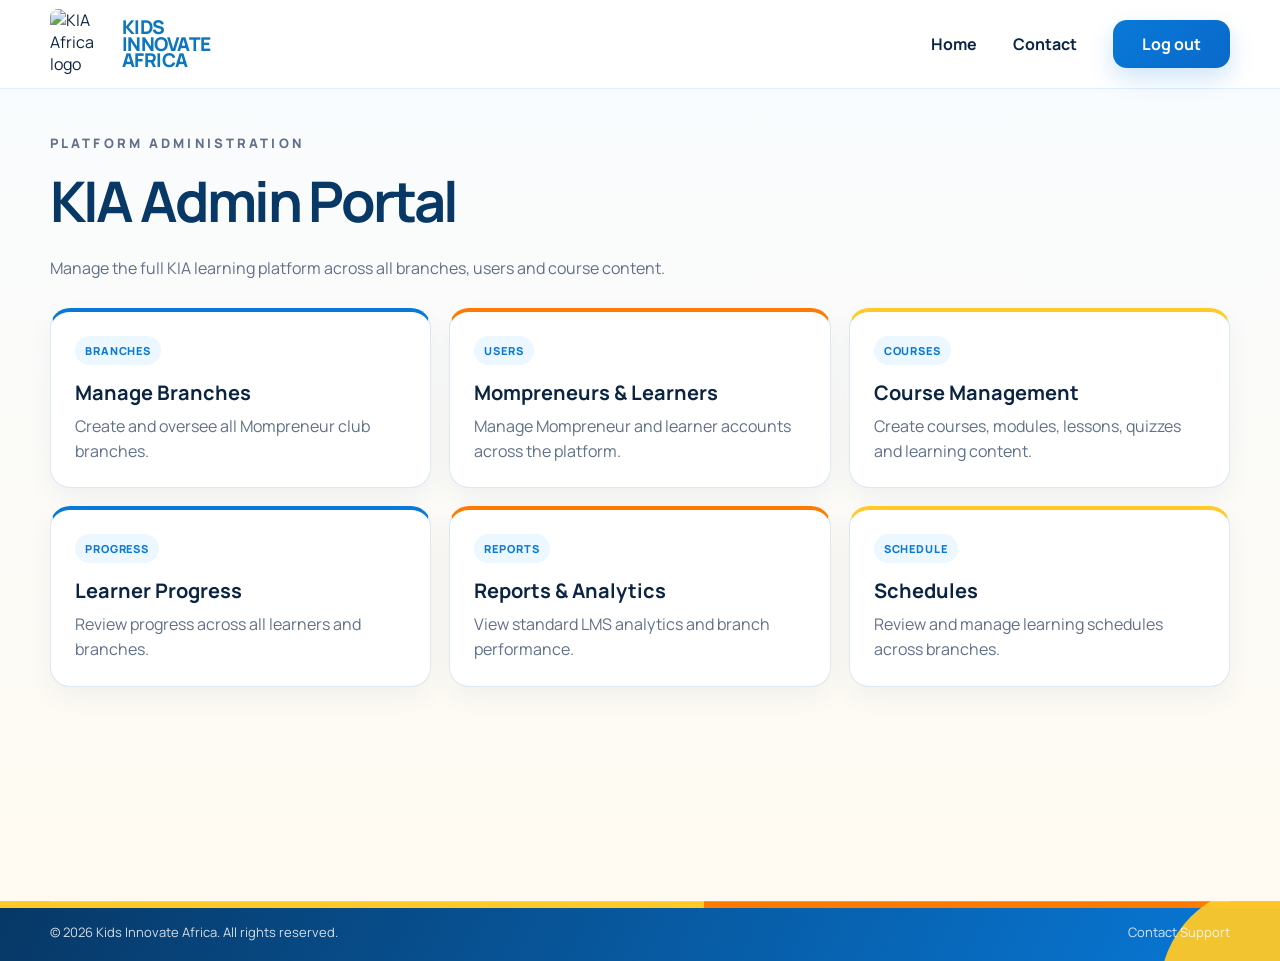
==== admin.html @ efd43984 "Initial KIA Learning Portal" ====
<!DOCTYPE html>
<html lang="en">
<head>
  <meta charset="UTF-8" />
  <meta name="viewport" content="width=device-width, initial-scale=1.0" />
  <link rel="icon" href="assets/kia-mark.png" type="image/png" />
  <link rel="preconnect" href="https://fonts.googleapis.com" />
  <link rel="preconnect" href="https://fonts.gstatic.com" crossorigin />
  <link href="https://fonts.googleapis.com/css2?family=Manrope:wght@400;500;600;700;800&display=swap" rel="stylesheet" />
  <link rel="stylesheet" href="styles.css" />
  <title>KIA Admin Portal | KIA Learning Portal</title>
</head>
<body class="portal-body">
  <header class="site-header">
    <div class="container header-inner">
      <a class="brand" href="index.html"><img src="assets/kia-mark.png" alt="KIA Africa logo" class="brand-mark" /><div class="brand-copy" aria-hidden="true"><span>KIDS</span><span>INNOVATE</span><span>AFRICA</span></div></a>
      <nav class="desktop-nav"><a href="index.html">Home</a><a href="contact.html">Contact</a><a class="nav-login" href="login.html">Log out</a></nav>
    </div>
  </header>
  <main class="portal-main">
    <div class="container">
      <section class="portal-heading">
        <p class="eyebrow">PLATFORM ADMINISTRATION</p>
        <h1>KIA Admin Portal</h1>
        <p>Manage the full KIA learning platform across all branches, users and course content.</p>
      </section>
      <section class="dashboard-grid">
        <article class="dashboard-card"><span class="portal-badge">Branches</span><h2>Manage Branches</h2><p>Create and oversee all Mompreneur club branches.</p></article>
        <article class="dashboard-card"><span class="portal-badge">Users</span><h2>Mompreneurs & Learners</h2><p>Manage Mompreneur and learner accounts across the platform.</p></article>
        <article class="dashboard-card"><span class="portal-badge">Courses</span><h2>Course Management</h2><p>Create courses, modules, lessons, quizzes and learning content.</p></article>
        <article class="dashboard-card"><span class="portal-badge">Progress</span><h2>Learner Progress</h2><p>Review progress across all learners and branches.</p></article>
        <article class="dashboard-card"><span class="portal-badge">Reports</span><h2>Reports & Analytics</h2><p>View standard LMS analytics and branch performance.</p></article>
        <article class="dashboard-card"><span class="portal-badge">Schedule</span><h2>Schedules</h2><p>Review and manage learning schedules across branches.</p></article>
      </section>
    </div>
  </main>
  <footer class="site-footer simple-footer"><div class="container footer-bottom"><span>© 2026 Kids Innovate Africa. All rights reserved.</span><a href="contact.html">Contact Support</a></div></footer>
  <script src="script.js"></script>
</body>
</html>
---- styles.css ----
:root {
  --blue: #0879d8;
  --blue-dark: #063865;
  --blue-deep: #0b2f55;
  --blue-soft: #edf7ff;
  --yellow: #ffc928;
  --yellow-soft: #fff8dc;
  --orange: #ff7a00;
  --orange-soft: #fff0e4;
  --text: #0b2442;
  --muted: #5f7189;
  --line: #dce8f3;
  --white: #ffffff;
  --page: #fbfdff;
  --shadow: 0 14px 38px rgba(6, 56, 101, 0.10);
  --radius-lg: 28px;
  --radius-md: 22px;
}

* { box-sizing: border-box; }
html { scroll-behavior: smooth; }
body {
  margin: 0;
  font-family: "Manrope", system-ui, sans-serif;
  color: var(--text);
  background: var(--page);
  -webkit-font-smoothing: antialiased;
}
a { color: inherit; text-decoration: none; }
img { max-width: 100%; display: block; }
button, input { font: inherit; }
.container { width: min(1180px, calc(100% - 48px)); margin-inline: auto; }
.sr-only { position: absolute; width: 1px; height: 1px; padding: 0; margin: -1px; overflow: hidden; clip: rect(0, 0, 0, 0); white-space: nowrap; border: 0; }

.site-header {
  position: sticky;
  top: 0;
  z-index: 20;
  background: rgba(255,255,255,.96);
  border-bottom: 1px solid rgba(8,121,216,.12);
  backdrop-filter: blur(16px);
}
.header-inner { min-height: 88px; display: flex; align-items: center; justify-content: space-between; gap: 28px; }
.brand { display: inline-flex; align-items: center; gap: 13px; min-width: 0; }
.brand-mark { width: 59px; height: 70px; object-fit: cover; border-radius: 8px; }
.brand-copy { display: grid; line-height: .88; font-weight: 800; font-size: 19px; color: #0e76bd; letter-spacing: -.03em; }
.desktop-nav { display: flex; align-items: center; gap: 36px; font-weight: 700; }
.desktop-nav a:not(.nav-login) { position: relative; padding: 12px 0; }
.desktop-nav a:not(.nav-login)::after { content: ""; position: absolute; left: 0; right: 0; bottom: 3px; height: 3px; background: var(--blue); transform: scaleX(0); border-radius: 10px; transition: .2s ease; }
.desktop-nav a.active::after, .desktop-nav a:hover::after { transform: scaleX(1); }
.nav-login { color: white; background: var(--blue); padding: 13px 29px; border-radius: 14px; box-shadow: 0 10px 22px rgba(8,121,216,.18); }
.menu-button { display: none; width: 44px; height: 44px; border: 0; background: transparent; padding: 7px; cursor: pointer; }
.menu-button span { display: block; height: 3px; background: var(--blue); margin: 6px 0; border-radius: 10px; transition: .2s; }
.mobile-nav { display: none; }

.hero { position: relative; overflow: hidden; padding: 50px 0 18px; background: linear-gradient(110deg, #fff 0%, #fff 60%, #f6fbff 100%); }
.hero-grid { display: grid; grid-template-columns: 1.04fr .96fr; align-items: center; gap: 68px; min-height: 430px; }
.eyebrow { margin: 0 0 14px; color: var(--blue); font-size: 13px; font-weight: 800; letter-spacing: .24em; }
.hero h1, .page-hero h1, .login-message h1 { margin: 0; font-size: clamp(42px, 5.5vw, 72px); line-height: .98; letter-spacing: -.055em; color: var(--blue-dark); }
.hero h1 span, .page-hero h1 span, .login-message h1 span { color: var(--blue); }
.hero-text { max-width: 610px; font-size: 20px; line-height: 1.55; color: var(--muted); margin: 24px 0 0; }
.hero-actions { display: flex; flex-wrap: wrap; gap: 16px; margin-top: 28px; }
.button { min-height: 54px; display: inline-flex; align-items: center; justify-content: center; gap: 20px; padding: 0 30px; border-radius: 14px; font-weight: 800; border: 2px solid transparent; transition: transform .18s ease, box-shadow .18s ease, background .18s ease; cursor: pointer; }
.button:hover { transform: translateY(-2px); }
.button-primary { background: linear-gradient(135deg, var(--blue), #056bce); color: white; box-shadow: 0 12px 26px rgba(8,121,216,.22); }
.button-secondary { background: white; color: var(--blue); border-color: var(--blue); }
.hero-visual { position: relative; min-height: 390px; display: grid; place-items: center; }
.bubble-frame {
  width: 100%;
  height: 390px;
  overflow: hidden;
  position: relative;
  isolation: isolate;
  clip-path: polygon(13% 8%, 35% 2%, 54% 8%, 70% 1%, 88% 10%, 97% 27%, 94% 48%, 88% 65%, 91% 80%, 79% 94%, 59% 99%, 43% 95%, 27% 99%, 13% 90%, 6% 72%, 0 56%, 5% 38%, 5% 22%);
  background: #dfeef8;
}
.bubble-frame::after { content: ""; position: absolute; inset: 0; box-shadow: inset 0 0 0 1px rgba(255,255,255,.7); pointer-events: none; }
.bubble-frame img { width: 100%; height: 100%; object-fit: cover; object-position: 50% 42%; }
.dot { position: absolute; border-radius: 50%; z-index: -1; }
.dot-orange { width: 44px; height: 44px; background: #ffd0a7; left: -18px; top: 60px; }
.dot-blue { width: 80px; height: 80px; background: #eef7ff; left: -72px; bottom: 26px; }
.dot-yellow { width: 190px; height: 190px; background: #fff2a8; right: -130px; top: -72px; }
.hero-decoration { position: absolute; border-radius: 50%; pointer-events: none; }
.hero-decoration-left { width: 220px; height: 220px; background: #dff1ff; left: -150px; bottom: -95px; }
.hero-decoration-right { width: 210px; height: 210px; background: #fff2a8; right: -150px; top: -78px; }

.roles { padding: 10px 0 34px; }
.role-grid { display: grid; grid-template-columns: repeat(3, 1fr); gap: 18px; }
.role-card { min-height: 160px; border-radius: var(--radius-md); padding: 28px; display: flex; align-items: center; gap: 23px; border: 1px solid rgba(8,121,216,.04); }
.student-card { background: linear-gradient(135deg, #eff8ff, #e7f4ff); }
.mom-card { background: linear-gradient(135deg, #fff8e6, #fff1dc); }
.admin-card { background: linear-gradient(135deg, #fff4ec, #fff0e5); }
.role-icon { flex: 0 0 90px; width: 90px; height: 90px; border-radius: 50%; display: grid; place-items: center; background: white; box-shadow: 0 8px 22px rgba(6,56,101,.06); }
.role-icon svg { width: 48px; height: 48px; }
.role-icon-blue { color: var(--blue); }
.role-icon-orange { color: var(--orange); }
.role-card h3 { margin: 0 0 9px; font-size: 24px; letter-spacing: -.03em; }
.role-card p { margin: 0; color: var(--muted); line-height: 1.6; }
.member-notice { margin-top: 20px; padding: 18px 24px; display: flex; gap: 20px; align-items: center; background: linear-gradient(90deg, #edf8ff, #f7fbff); border-radius: 18px; border: 1px solid #e2eff9; }
.notice-icon { flex: 0 0 38px; width: 38px; height: 38px; border-radius: 50%; display: grid; place-items: center; background: var(--blue); color: white; font-weight: 800; font-family: Georgia, serif; font-size: 22px; }
.member-notice strong { display: block; margin-bottom: 2px; }
.member-notice p { margin: 0; color: var(--muted); }

.site-footer { border-top: 1px solid var(--line); background: white; }
.footer-main { display: grid; grid-template-columns: 1.7fr .8fr 1.15fr .65fr; gap: 40px; padding: 34px 0 26px; }
.footer-brand p { max-width: 320px; color: var(--muted); line-height: 1.55; }
.footer-logo .brand-mark { width: 50px; height: 60px; }
.footer-logo .brand-copy { font-size: 17px; }
.site-footer h3 { font-size: 14px; margin: 0 0 12px; color: var(--blue-dark); }
.footer-links, .footer-contact, .footer-social { display: flex; flex-direction: column; gap: 8px; color: var(--muted); font-size: 14px; }
.footer-links a:hover, .footer-contact a:hover { color: var(--blue); }
.social-row { display: flex; align-items: center; gap: 10px; flex-wrap: wrap; }
.social-row a {
  width: 42px;
  height: 42px;
  border-radius: 50%;
  display: grid;
  place-items: center;
  background: transparent;
  transition: transform .18s ease, opacity .18s ease;
}
.social-row a:hover { transform: translateY(-2px); opacity: .9; }
.social-row img { width: 42px; height: 42px; display: block; object-fit: contain; }
.footer-bottom { min-height: 60px; border-top: 1px solid var(--line); display: flex; align-items: center; justify-content: space-between; gap: 18px; color: #6d7f93; font-size: 13px; }
.simple-footer { margin-top: 60px; }

.page-main { min-height: calc(100vh - 230px); }
.page-hero { padding: 72px 0 28px; text-align: center; }
.page-hero h1 { font-size: clamp(44px, 6vw, 70px); }
.page-hero p:last-child { max-width: 650px; margin: 22px auto 0; color: var(--muted); font-size: 18px; line-height: 1.6; }
.contact-grid { display: grid; grid-template-columns: repeat(3, 1fr); gap: 20px; padding-top: 20px; }
.contact-card { padding: 30px; border-radius: 22px; background: white; border: 1px solid var(--line); box-shadow: 0 12px 30px rgba(6,56,101,.05); }
.contact-kicker { display: inline-flex; padding: 6px 10px; border-radius: 999px; background: var(--blue-soft); color: var(--blue); font-size: 12px; font-weight: 800; text-transform: uppercase; letter-spacing: .08em; }
.contact-card h2 { margin: 15px 0 8px; font-size: 22px; }
.contact-card p { color: var(--muted); line-height: 1.65; min-height: 54px; }
.contact-card a { color: var(--blue); font-weight: 800; }
.contact-note { margin-top: 24px; background: linear-gradient(135deg, #edf8ff, #fff8e7); border-radius: 24px; padding: 28px; }
.contact-note p { color: var(--muted); max-width: 760px; line-height: 1.6; }
.contact-note .button { margin-top: 5px; }

.login-body { background: linear-gradient(135deg, #f8fcff, #fffaf0); }
.login-main { min-height: calc(100vh - 148px); display: grid; place-items: center; padding: 60px 24px; }
.login-shell { width: min(1080px, 100%); display: grid; grid-template-columns: 1fr .82fr; overflow: hidden; background: white; border-radius: 30px; box-shadow: var(--shadow); border: 1px solid rgba(8,121,216,.08); }
.login-message { padding: 58px; background: linear-gradient(145deg, #eaf7ff, #fff7df); display: flex; flex-direction: column; justify-content: center; }
.login-message h1 { font-size: clamp(38px, 4.5vw, 58px); }
.login-message > p:not(.eyebrow) { color: var(--muted); line-height: 1.65; font-size: 17px; }
.mini-role-list { display: flex; flex-wrap: wrap; gap: 9px; margin-top: 22px; }
.mini-role-list span { padding: 9px 13px; border-radius: 999px; background: white; color: var(--blue-dark); font-size: 12px; font-weight: 800; border: 1px solid rgba(8,121,216,.1); }
.login-panel { padding: 58px; }
.login-panel h2 { margin: 0; font-size: 30px; letter-spacing: -.04em; }
.login-panel > p { color: var(--muted); line-height: 1.5; }
.login-panel form { margin-top: 28px; }
.login-panel label:not(.checkbox-label) { display: block; margin: 18px 0 7px; font-size: 13px; font-weight: 800; }
.login-panel input[type="text"], .login-panel input[type="password"] { width: 100%; min-height: 52px; border: 1px solid #cfdeec; border-radius: 12px; padding: 0 15px; color: var(--text); background: #fbfdff; outline: none; }
.login-panel input:focus { border-color: var(--blue); box-shadow: 0 0 0 3px rgba(8,121,216,.1); }
.password-wrap { position: relative; }
.password-wrap input { padding-right: 70px !important; }
.password-toggle { position: absolute; right: 10px; top: 50%; transform: translateY(-50%); border: 0; background: transparent; color: var(--blue); font-weight: 800; cursor: pointer; }
.form-row { display: flex; justify-content: space-between; align-items: center; gap: 15px; margin: 16px 0 22px; font-size: 13px; }
.checkbox-label { display: flex; align-items: center; gap: 7px; color: var(--muted); }
.form-row a { color: var(--blue); font-weight: 800; }
.login-submit { width: 100%; border: 0; }
.form-message { min-height: 21px; font-size: 13px; color: var(--muted); margin: 13px 0 0; }

@media (max-width: 980px) {
  .container { width: min(100% - 34px, 1180px); }
  .desktop-nav { display: none; }
  .menu-button { display: block; }
  .mobile-nav { background: white; padding: 0 17px; max-height: 0; overflow: hidden; transition: max-height .25s ease, padding .25s ease; }
  .mobile-nav.open { max-height: 240px; padding: 10px 17px 18px; border-top: 1px solid var(--line); }
  .mobile-nav a { display: block; padding: 12px 8px; font-weight: 700; border-radius: 10px; }
  .mobile-nav a.active { color: var(--blue); background: var(--blue-soft); }
  .hero { padding-top: 34px; }
  .hero-grid { grid-template-columns: 1fr; gap: 28px; min-height: auto; }
  .hero-copy { max-width: 760px; }
  .hero-visual { min-height: 340px; }
  .bubble-frame { height: 340px; max-width: 700px; }
  .role-grid { grid-template-columns: 1fr; }
  .role-card { min-height: auto; }
  .footer-main { grid-template-columns: 1.4fr 1fr; }
  .contact-grid { grid-template-columns: 1fr; }
  .contact-card p { min-height: 0; }
  .login-shell { grid-template-columns: 1fr; }
  .login-message, .login-panel { padding: 42px; }
}

@media (max-width: 640px) {
  .container { width: min(100% - 26px, 1180px); }
  .header-inner { min-height: 76px; }
  .brand-mark { width: 44px; height: 56px; }
  .brand-copy { font-size: 15px; }
  .hero { padding-top: 25px; }
  .hero-grid { gap: 22px; }
  .eyebrow { font-size: 11px; letter-spacing: .19em; }
  .hero h1 { font-size: clamp(39px, 12vw, 57px); }
  .hero-text { font-size: 16px; margin-top: 17px; }
  .hero-actions { margin-top: 22px; display: grid; grid-template-columns: 1fr; }
  .button { width: 100%; }
  .hero-visual { min-height: 285px; }
  .bubble-frame { height: 285px; clip-path: polygon(10% 4%, 37% 1%, 57% 7%, 78% 2%, 94% 18%, 99% 43%, 91% 62%, 94% 81%, 76% 97%, 52% 94%, 33% 99%, 13% 90%, 3% 70%, 0 47%, 5% 25%); }
  .bubble-frame img { object-position: 50% 42%; }
  .dot-orange { width: 28px; height: 28px; left: 0; top: 10px; }
  .dot-blue { width: 58px; height: 58px; left: -6px; bottom: -10px; }
  .dot-yellow { width: 105px; height: 105px; right: -55px; top: -40px; }
  .roles { padding-top: 8px; }
  .role-card { padding: 20px; align-items: flex-start; gap: 15px; border-radius: 18px; }
  .role-icon { flex-basis: 64px; width: 64px; height: 64px; }
  .role-icon svg { width: 36px; height: 36px; }
  .role-card h3 { font-size: 21px; }
  .role-card p { font-size: 14px; }
  .member-notice { align-items: flex-start; padding: 16px; font-size: 14px; }
  .footer-main { grid-template-columns: 1fr; gap: 26px; padding-top: 28px; }
  .footer-bottom { flex-direction: column; align-items: flex-start; padding: 17px 0; }
  .page-hero { padding: 48px 0 18px; text-align: left; }
  .page-hero h1 { font-size: 45px; }
  .page-hero p:last-child { font-size: 16px; margin-left: 0; }
  .contact-card { padding: 23px; }
  .login-main { padding: 28px 13px; }
  .login-message, .login-panel { padding: 28px 23px; }
  .login-message h1 { font-size: 40px; }
  .form-row { align-items: flex-start; flex-direction: column; }
}


/* v3 portal updates */
.hero-grid { grid-template-columns: .90fr 1.10fr; gap: 54px; }
.hero-visual { min-height: 455px; }
.bubble-frame {
  width: 112%;
  max-width: 680px;
  height: 455px;
  justify-self: end;
  clip-path: polygon(12% 7%, 32% 2%, 51% 7%, 68% 1%, 86% 8%, 97% 23%, 99% 42%, 92% 59%, 95% 77%, 84% 91%, 65% 98%, 47% 94%, 29% 99%, 13% 91%, 4% 76%, 0 57%, 5% 39%, 4% 22%);
}
.bubble-frame img { object-position: 50% 55%; }
.role-content { min-width: 0; flex: 1; }
.role-login {
  display: inline-flex;
  align-items: center;
  gap: 8px;
  margin-top: 16px;
  min-height: 40px;
  padding: 0 16px;
  border-radius: 10px;
  color: #fff;
  font-size: 13px;
  font-weight: 800;
  box-shadow: 0 8px 18px rgba(8,121,216,.12);
  transition: transform .18s ease, box-shadow .18s ease;
}
.role-login:hover { transform: translateY(-2px); box-shadow: 0 10px 22px rgba(8,121,216,.18); }
.role-login-blue { background: var(--blue); }
.role-login-orange { background: var(--orange); }
.role-login-admin { background: var(--blue-dark); }

.login-role-box { margin: 24px 0 4px; }
.login-role-label { display: block; margin-bottom: 9px; font-size: 12px; font-weight: 800; color: var(--muted); text-transform: uppercase; letter-spacing: .08em; }
.role-choice { display: grid; grid-template-columns: repeat(3, 1fr); gap: 8px; }
.role-choice button { min-height: 44px; border: 1px solid #cfdeec; border-radius: 11px; background: #fff; color: var(--blue-dark); font-weight: 800; cursor: pointer; transition: .18s ease; }
.role-choice button:hover { border-color: var(--blue); }
.role-choice button.active { background: var(--blue); color: #fff; border-color: var(--blue); box-shadow: 0 7px 18px rgba(8,121,216,.15); }

.portal-body { background: #f6fbff; }
.portal-main { min-height: calc(100vh - 148px); padding: 44px 0 70px; }
.portal-heading { margin-bottom: 26px; }
.portal-heading .eyebrow { margin-bottom: 8px; }
.portal-heading h1 { margin: 0; font-size: clamp(34px, 4.4vw, 56px); letter-spacing: -.05em; color: var(--blue-dark); }
.portal-heading p { color: var(--muted); max-width: 700px; line-height: 1.65; }
.dashboard-grid { display: grid; grid-template-columns: repeat(3, 1fr); gap: 18px; }
.dashboard-card { background: white; border: 1px solid var(--line); border-radius: 20px; padding: 24px; box-shadow: 0 10px 26px rgba(6,56,101,.05); }
.dashboard-card h2 { margin: 0 0 8px; font-size: 20px; }
.dashboard-card p { margin: 0; color: var(--muted); line-height: 1.55; }
.portal-badge { display: inline-flex; margin-bottom: 14px; padding: 7px 10px; border-radius: 999px; background: var(--blue-soft); color: var(--blue); font-size: 11px; font-weight: 800; text-transform: uppercase; letter-spacing: .08em; }

@media (max-width: 980px) {
  .hero-grid { grid-template-columns: 1fr; }
  .hero-visual { min-height: 430px; }
  .bubble-frame { width: 100%; max-width: 780px; height: 430px; justify-self: center; }
  .dashboard-grid { grid-template-columns: 1fr 1fr; }
}

@media (max-width: 640px) {
  .hero-visual { min-height: 360px; }
  .bubble-frame { height: 360px; width: 100%; max-width: none; }
  .bubble-frame img { object-position: 50% 58%; }
  .role-login { width: 100%; justify-content: center; }
  .role-choice { grid-template-columns: 1fr; }
  .dashboard-grid { grid-template-columns: 1fr; }
}

/* v4 visual refinement: full hero image + balanced KIA palette */
:root {
  --blue: #0879d8;
  --blue-dark: #073866;
  --yellow: #ffc928;
  --yellow-deep: #e9aa00;
  --orange: #ff7a00;
  --orange-deep: #e65e00;
}

/* Header: keep blue as the anchor, use orange/yellow as accents */
.desktop-nav a:not(.nav-login)::after { background: var(--orange); }
.nav-login {
  background: linear-gradient(135deg, var(--blue) 0%, #0a69ca 100%);
  box-shadow: 0 10px 24px rgba(8,121,216,.20);
}
.menu-button span { background: var(--orange); }
.mobile-nav a.active { color: var(--blue-dark); background: #fff5cf; }

/* Hero */
.hero {
  padding: 52px 0 24px;
  background:
    radial-gradient(circle at 7% 87%, rgba(8,121,216,.11) 0 92px, transparent 93px),
    radial-gradient(circle at 96% 10%, rgba(255,201,40,.28) 0 92px, transparent 93px),
    linear-gradient(112deg, #ffffff 0%, #fff 58%, #fffaf0 100%);
}
.hero-grid {
  grid-template-columns: 1fr .92fr;
  gap: 48px;
  min-height: 590px;
}
.eyebrow { color: var(--orange); }
.hero h1 span,
.page-hero h1 span,
.login-message h1 span { color: var(--blue); }
.hero h1 span {
  position: relative;
}
.hero h1 span::after {
  content: "";
  position: absolute;
  left: 2px;
  bottom: -8px;
  width: 88px;
  height: 5px;
  border-radius: 999px;
  background: linear-gradient(90deg, var(--yellow), var(--orange));
}
.button-primary {
  background: linear-gradient(135deg, var(--blue) 0%, #086bc8 100%);
}
.button-secondary {
  color: var(--orange-deep);
  border-color: var(--orange);
  background: #fffaf0;
}
.button-secondary:hover { background: #fff2d9; }

/* Full portrait image: preserve the original aspect ratio so the robot is not cropped out */
.hero-visual {
  min-height: 590px;
  display: grid;
  place-items: center;
}
.bubble-frame {
  width: min(100%, 500px);
  max-width: 500px;
  height: auto;
  aspect-ratio: 952 / 1112;
  justify-self: center;
  overflow: hidden;
  clip-path: none;
  border-radius: 39% 61% 46% 54% / 34% 38% 62% 66%;
  background: linear-gradient(145deg, #e9f6ff, #fff6d9);
  box-shadow: 0 22px 50px rgba(7,56,102,.13);
  border: 6px solid #fff;
}
.bubble-frame::after {
  box-shadow: inset 0 0 0 2px rgba(255,201,40,.22);
  border-radius: inherit;
}
.bubble-frame img {
  width: 100%;
  height: 100%;
  object-fit: cover;
  object-position: center center;
}
.dot-orange {
  width: 52px;
  height: 52px;
  background: rgba(255,122,0,.26);
  left: -8px;
  top: 78px;
}
.dot-blue {
  width: 74px;
  height: 74px;
  background: rgba(8,121,216,.12);
  left: -38px;
  bottom: 34px;
}
.dot-yellow {
  width: 155px;
  height: 155px;
  background: rgba(255,201,40,.38);
  right: -70px;
  top: -38px;
}

/* Role cards: each KIA colour has an obvious job */
.role-grid { gap: 20px; }
.role-card {
  min-height: 190px;
  padding: 26px;
  align-items: flex-start;
  border: 1px solid rgba(7,56,102,.06);
  position: relative;
  overflow: hidden;
}
.role-card::before {
  content: "";
  position: absolute;
  inset: 0 0 auto 0;
  height: 5px;
}
.student-card {
  background: linear-gradient(145deg, #edf7ff, #dff1ff);
}
.student-card::before { background: var(--blue); }
.mom-card {
  background: linear-gradient(145deg, #fff7e2, #ffecd6);
}
.mom-card::before { background: var(--orange); }
.admin-card {
  background: linear-gradient(145deg, #fffbe8, #fff3b9);
}
.admin-card::before { background: var(--yellow-deep); }
.role-icon {
  flex: 0 0 76px;
  width: 76px;
  height: 76px;
}
.admin-card .role-icon { color: var(--yellow-deep); }
.role-login {
  margin-top: 18px;
  min-height: 43px;
  padding: 0 18px;
  border-radius: 11px;
}
.role-login-blue { background: var(--blue); }
.role-login-orange { background: var(--orange); }
.role-login-admin {
  background: var(--yellow);
  color: var(--blue-dark);
  box-shadow: 0 8px 18px rgba(255,201,40,.24);
}

/* Notice uses yellow + blue rather than another plain blue strip */
.member-notice {
  background: linear-gradient(90deg, #fff8d9 0%, #fffaf0 38%, #edf7ff 100%);
  border: 1px solid rgba(255,201,40,.45);
  border-left: 6px solid var(--orange);
}
.notice-icon {
  background: var(--yellow);
  color: var(--blue-dark);
}

/* Footer: strong KIA blue base with orange/yellow highlights */
.site-footer {
  position: relative;
  overflow: hidden;
  border-top: 0;
  background: linear-gradient(115deg, #073866 0%, #075a9d 52%, #0879d8 100%);
  color: #fff;
}
.site-footer::before {
  content: "";
  position: absolute;
  left: 0;
  right: 0;
  top: 0;
  height: 7px;
  background: linear-gradient(90deg, var(--yellow) 0 55%, var(--orange) 55% 100%);
}
.site-footer::after {
  content: "";
  position: absolute;
  width: 210px;
  height: 210px;
  right: -90px;
  bottom: -135px;
  border-radius: 50%;
  background: var(--yellow);
  opacity: .95;
}
.footer-main,
.footer-bottom { position: relative; z-index: 1; }
.footer-brand p,
.footer-links,
.footer-contact,
.footer-social,
.footer-bottom { color: rgba(255,255,255,.82); }
.site-footer h3 { color: #fff; }
.footer-links a:hover,
.footer-contact a:hover { color: var(--yellow); }
.social-row a {
  background: transparent;
  color: inherit;
}
.footer-bottom { border-top: 1px solid rgba(255,255,255,.22); }
.footer-logo .brand-copy { color: #fff; }
.simple-footer { background: linear-gradient(115deg, #073866, #0879d8); }

/* Login and portal pages share the full palette */
.login-body { background: linear-gradient(135deg, #edf7ff 0%, #fff9e5 52%, #fff0e4 100%); }
.login-message { background: linear-gradient(145deg, #eaf7ff 0%, #fff7cf 55%, #fff0e4 100%); }
.mini-role-list span:nth-child(2) { border-color: rgba(255,122,0,.25); color: var(--orange-deep); }
.mini-role-list span:nth-child(3) { border-color: rgba(255,201,40,.5); background: #fff9dd; }
.role-choice button[data-role-choice="student"].active { background: var(--blue); border-color: var(--blue); }
.role-choice button[data-role-choice="mompreneur"].active { background: var(--orange); border-color: var(--orange); }
.role-choice button[data-role-choice="admin"].active { background: var(--yellow); color: var(--blue-dark); border-color: var(--yellow); }
.portal-body { background: linear-gradient(180deg, #f8fcff, #fffaf0); }
.dashboard-card:nth-child(3n+1) { border-top: 4px solid var(--blue); }
.dashboard-card:nth-child(3n+2) { border-top: 4px solid var(--orange); }
.dashboard-card:nth-child(3n+3) { border-top: 4px solid var(--yellow); }

@media (max-width: 980px) {
  .hero-grid { grid-template-columns: 1fr; min-height: auto; }
  .hero-visual { min-height: 560px; }
  .bubble-frame {
    width: min(86vw, 490px);
    max-width: 490px;
    aspect-ratio: 952 / 1112;
    height: auto;
  }
}

@media (max-width: 640px) {
  .hero { padding-top: 28px; }
  .hero-visual { min-height: 470px; }
  .bubble-frame {
    width: min(92vw, 400px);
    max-width: 400px;
    height: auto;
    aspect-ratio: 952 / 1112;
    border-radius: 34% 66% 43% 57% / 31% 35% 65% 69%;
  }
  .bubble-frame img { object-position: center center; }
  .role-card { min-height: auto; }
  .site-footer::after { width: 135px; height: 135px; right: -70px; bottom: -80px; }
}
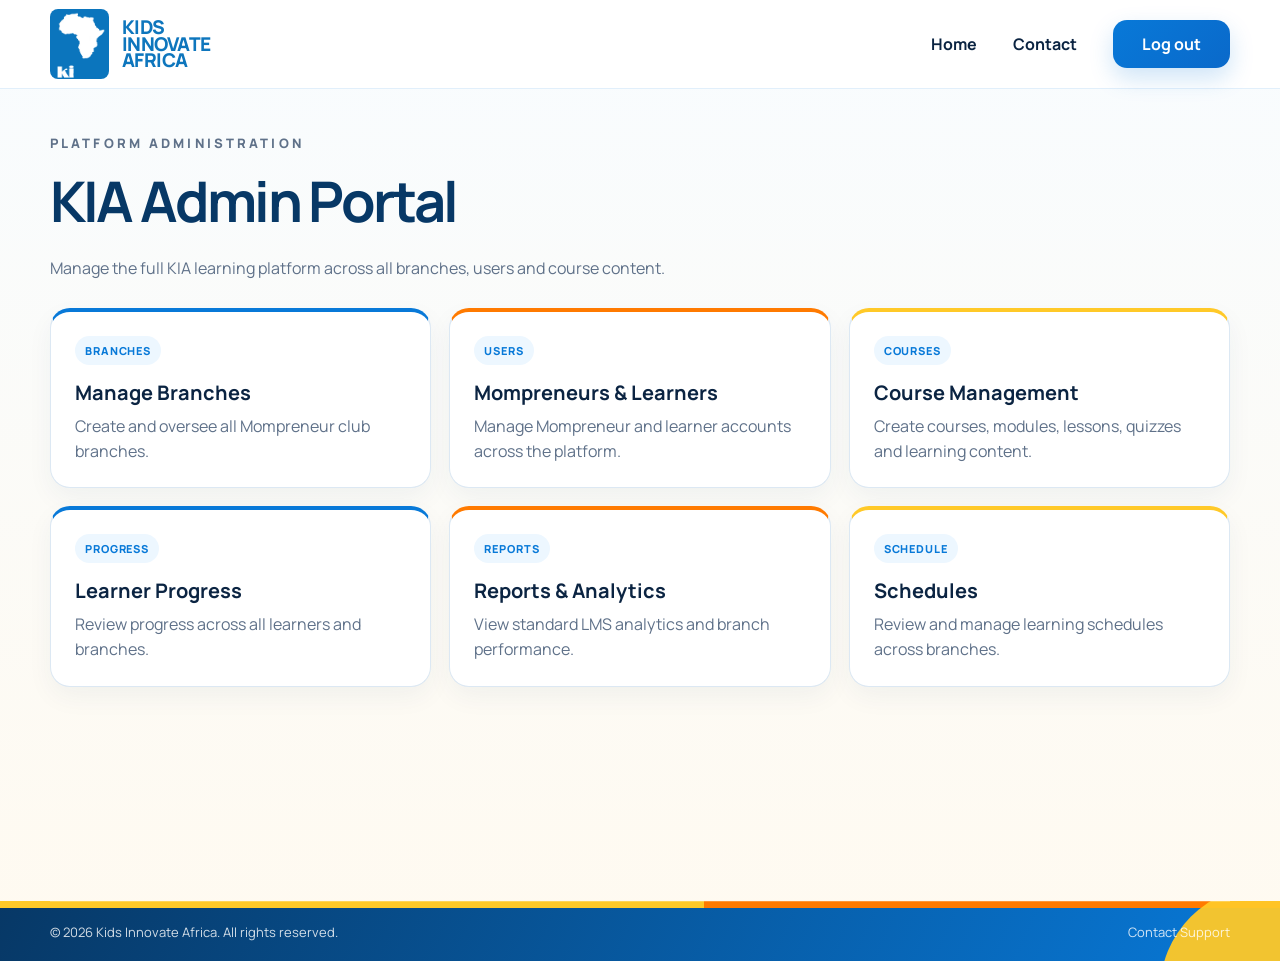
==== commit 851e523c: "Fix mobile layout and asset paths" ====
--- a/admin.html
+++ b/admin.html
@@ -3,7 +3,7 @@
 <head>
   <meta charset="UTF-8" />
   <meta name="viewport" content="width=device-width, initial-scale=1.0" />
-  <link rel="icon" href="assets/kia-mark.png" type="image/png" />
+  <link rel="icon" href="Assets/kia-mark.png" type="image/png" />
   <link rel="preconnect" href="https://fonts.googleapis.com" />
   <link rel="preconnect" href="https://fonts.gstatic.com" crossorigin />
   <link href="https://fonts.googleapis.com/css2?family=Manrope:wght@400;500;600;700;800&display=swap" rel="stylesheet" />
@@ -13,7 +13,7 @@
 <body class="portal-body">
   <header class="site-header">
     <div class="container header-inner">
-      <a class="brand" href="index.html"><img src="assets/kia-mark.png" alt="KIA Africa logo" class="brand-mark" /><div class="brand-copy" aria-hidden="true"><span>KIDS</span><span>INNOVATE</span><span>AFRICA</span></div></a>
+      <a class="brand" href="index.html"><img src="Assets/kia-mark.png" alt="KIA Africa logo" class="brand-mark" /><div class="brand-copy" aria-hidden="true"><span>KIDS</span><span>INNOVATE</span><span>AFRICA</span></div></a>
       <nav class="desktop-nav"><a href="index.html">Home</a><a href="contact.html">Contact</a><a class="nav-login" href="login.html">Log out</a></nav>
     </div>
   </header>
--- a/styles.css
+++ b/styles.css
@@ -541,3 +541,380 @@
   .role-card { min-height: auto; }
   .site-footer::after { width: 135px; height: 135px; right: -70px; bottom: -80px; }
 }
+
+/* v6 MOBILE-ONLY repair — desktop styles above are intentionally untouched */
+@media (max-width: 640px) {
+  html, body {
+    max-width: 100%;
+    overflow-x: hidden;
+  }
+
+  .container {
+    width: calc(100% - 32px);
+    max-width: none;
+  }
+
+  /* Header */
+  .header-inner {
+    min-height: 74px;
+    gap: 12px;
+  }
+
+  .brand {
+    gap: 9px;
+    max-width: calc(100% - 62px);
+  }
+
+  .brand-mark {
+    width: 46px;
+    height: 56px;
+    flex: 0 0 46px;
+    object-fit: contain;
+    object-position: center;
+    border-radius: 7px;
+  }
+
+  .brand-copy {
+    font-size: 14px;
+    line-height: .9;
+    white-space: nowrap;
+  }
+
+  .menu-button {
+    flex: 0 0 46px;
+    width: 46px;
+    height: 46px;
+    padding: 7px;
+  }
+
+  .mobile-nav,
+  .mobile-nav.open {
+    width: 100%;
+  }
+
+  /* Hero */
+  .hero {
+    padding: 28px 0 24px;
+  }
+
+  .hero-grid {
+    display: flex;
+    flex-direction: column;
+    gap: 28px;
+    min-height: 0;
+  }
+
+  .hero-copy {
+    width: 100%;
+    max-width: none;
+  }
+
+  .eyebrow {
+    margin-bottom: 12px;
+    font-size: 10.5px;
+    line-height: 1.3;
+    letter-spacing: .18em;
+  }
+
+  .hero h1 {
+    font-size: clamp(38px, 11.2vw, 48px);
+    line-height: 1.02;
+    letter-spacing: -.045em;
+  }
+
+  .hero h1 span::after {
+    bottom: -10px;
+    width: 82px;
+    height: 4px;
+  }
+
+  .hero-text {
+    margin-top: 25px;
+    font-size: 16px;
+    line-height: 1.55;
+  }
+
+  .hero-actions {
+    display: grid;
+    grid-template-columns: 1fr;
+    gap: 12px;
+    margin-top: 22px;
+  }
+
+  .button {
+    width: 100%;
+    min-height: 54px;
+    padding-inline: 20px;
+    border-radius: 13px;
+  }
+
+  .hero-visual {
+    width: 100%;
+    min-height: 0;
+    margin: 0;
+    padding: 0 4px 6px;
+  }
+
+  .bubble-frame {
+    width: min(100%, 390px);
+    max-width: 390px;
+    height: auto;
+    aspect-ratio: 952 / 1112;
+    margin-inline: auto;
+    border-width: 5px;
+    border-radius: 31% 69% 40% 60% / 28% 34% 66% 72%;
+  }
+
+  .bubble-frame img {
+    width: 100%;
+    height: 100%;
+    object-fit: contain;
+    object-position: center;
+    background: #f7fbff;
+  }
+
+  .dot-orange {
+    width: 30px;
+    height: 30px;
+    left: 8px;
+    top: 22px;
+  }
+
+  .dot-blue {
+    width: 56px;
+    height: 56px;
+    left: -10px;
+    bottom: 2px;
+  }
+
+  .dot-yellow {
+    width: 110px;
+    height: 110px;
+    right: -48px;
+    top: -30px;
+  }
+
+  .hero-decoration-left {
+    width: 150px;
+    height: 150px;
+    left: -105px;
+    bottom: -45px;
+  }
+
+  .hero-decoration-right {
+    width: 130px;
+    height: 130px;
+    right: -88px;
+    top: -25px;
+  }
+
+  /* Role cards */
+  .roles {
+    padding: 14px 0 28px;
+  }
+
+  .role-grid {
+    grid-template-columns: 1fr;
+    gap: 14px;
+  }
+
+  .role-card {
+    width: 100%;
+    min-width: 0;
+    min-height: 0;
+    padding: 20px;
+    gap: 15px;
+    align-items: flex-start;
+    border-radius: 18px;
+  }
+
+  .role-icon {
+    flex: 0 0 62px;
+    width: 62px;
+    height: 62px;
+  }
+
+  .role-icon svg {
+    width: 34px;
+    height: 34px;
+  }
+
+  .role-content {
+    min-width: 0;
+    width: 100%;
+  }
+
+  .role-card h3 {
+    font-size: 20px;
+    line-height: 1.2;
+    margin-bottom: 7px;
+  }
+
+  .role-card p {
+    font-size: 14px;
+    line-height: 1.55;
+  }
+
+  .role-login {
+    width: 100%;
+    min-height: 46px;
+    margin-top: 15px;
+    justify-content: center;
+    padding: 0 14px;
+  }
+
+  .member-notice {
+    margin-top: 16px;
+    padding: 15px 16px;
+    gap: 13px;
+    align-items: flex-start;
+    border-radius: 15px;
+  }
+
+  .notice-icon {
+    flex-basis: 32px;
+    width: 32px;
+    height: 32px;
+    font-size: 18px;
+  }
+
+  .member-notice strong,
+  .member-notice p {
+    font-size: 13px;
+    line-height: 1.45;
+  }
+
+  /* Footer — compact mobile layout */
+  .footer-main {
+    display: grid;
+    grid-template-columns: 1fr;
+    gap: 22px;
+    padding: 30px 0 22px;
+  }
+
+  .footer-brand {
+    min-width: 0;
+  }
+
+  .footer-logo {
+    max-width: 100%;
+  }
+
+  .footer-logo .brand-mark {
+    width: 48px;
+    height: 58px;
+    flex-basis: 48px;
+  }
+
+  .footer-logo .brand-copy {
+    font-size: 14px;
+  }
+
+  .footer-brand p {
+    max-width: 100%;
+    margin: 14px 0 0;
+    font-size: 14px;
+    line-height: 1.55;
+  }
+
+  .site-footer h3 {
+    margin-bottom: 10px;
+    font-size: 15px;
+  }
+
+  .footer-links {
+    display: grid;
+    grid-template-columns: repeat(3, max-content);
+    gap: 8px 20px;
+    font-size: 14px;
+  }
+
+  .footer-links h3 {
+    grid-column: 1 / -1;
+    margin: 0 0 2px;
+  }
+
+  .footer-contact {
+    gap: 7px;
+    font-size: 13.5px;
+    line-height: 1.45;
+  }
+
+  .footer-contact a,
+  .footer-contact span {
+    overflow-wrap: anywhere;
+  }
+
+  .footer-social {
+    gap: 8px;
+  }
+
+  .social-row {
+    display: flex;
+    flex-wrap: nowrap;
+    gap: 10px;
+    overflow: visible;
+  }
+
+  .social-row a,
+  .social-row img {
+    width: 40px;
+    height: 40px;
+    flex: 0 0 40px;
+  }
+
+  .footer-bottom {
+    min-height: 0;
+    padding: 16px 0 20px;
+    flex-direction: column;
+    align-items: flex-start;
+    gap: 5px;
+    font-size: 12px;
+    line-height: 1.4;
+  }
+
+  .site-footer::after {
+    width: 110px;
+    height: 110px;
+    right: -62px;
+    bottom: -70px;
+  }
+
+  /* Keep other pages usable on phones without affecting desktop */
+  .page-main,
+  .portal-main {
+    overflow-x: hidden;
+  }
+
+  .page-hero {
+    padding-top: 42px;
+  }
+
+  .page-hero h1,
+  .portal-heading h1 {
+    font-size: clamp(36px, 10vw, 46px);
+  }
+
+  .contact-grid,
+  .dashboard-grid {
+    grid-template-columns: 1fr;
+  }
+
+  .login-main {
+    padding: 24px 16px 36px;
+  }
+
+  .login-shell {
+    width: 100%;
+    border-radius: 22px;
+  }
+
+  .login-message,
+  .login-panel {
+    padding: 26px 20px;
+  }
+
+  .login-message h1 {
+    font-size: 38px;
+  }
+}
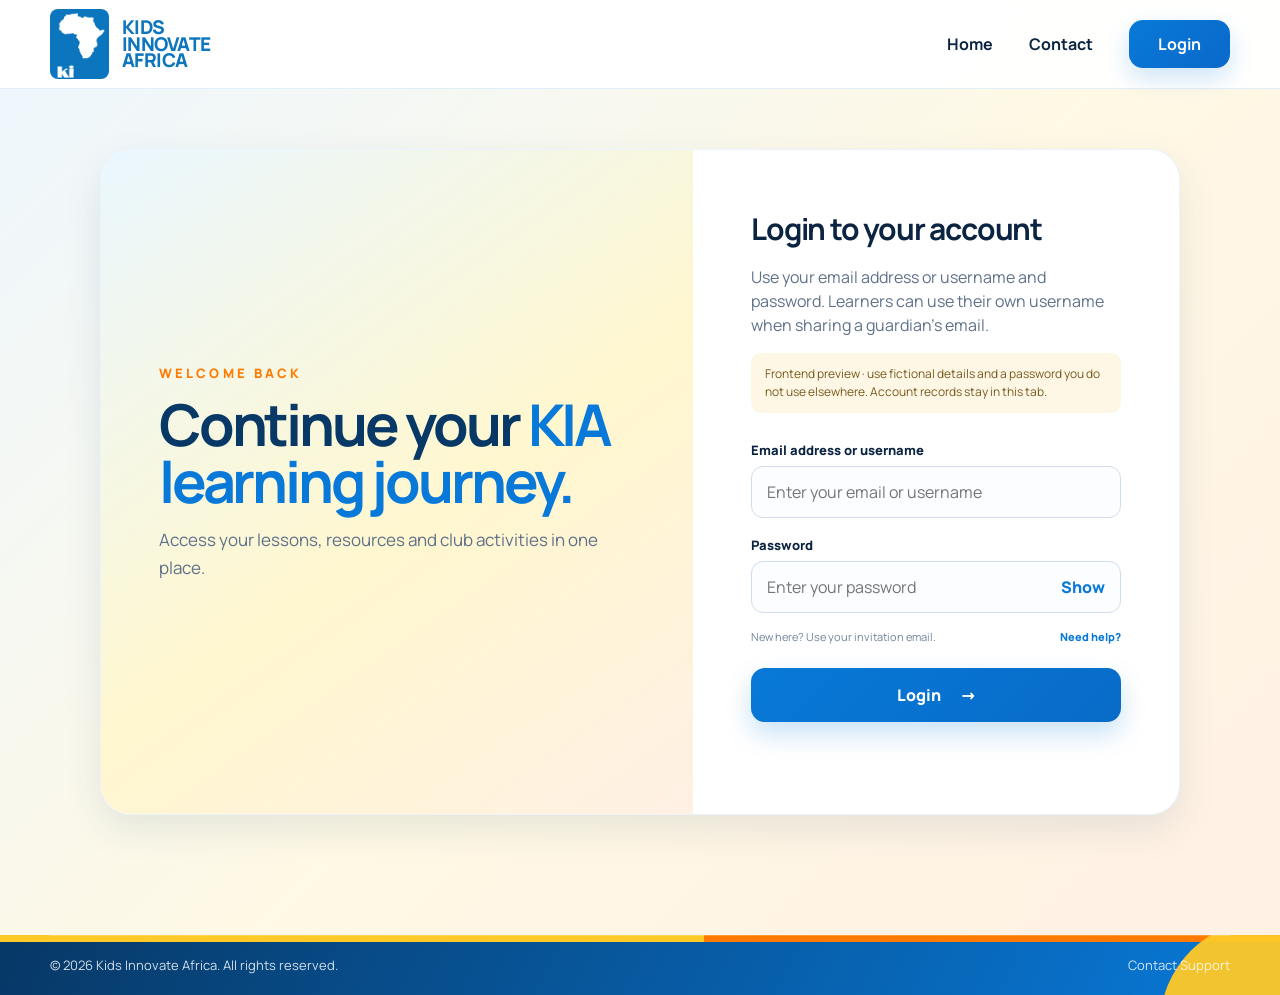
==== commit 23a18ac6: "Clean up KIA portal and improve frontend security" ====
--- a/admin.html
+++ b/admin.html
@@ -1,40 +1,101 @@
-<!DOCTYPE html>
-<html lang="en">
+<!doctype html>
+<html lang="en" class="auth-loading">
+
 <head>
+  <meta name="referrer" content="no-referrer" />
+  <meta http-equiv="Content-Security-Policy"
+    content="default-src 'self'; script-src 'self' 'wasm-unsafe-eval'; style-src 'self' 'unsafe-inline'; img-src 'self' blob: data: https:; media-src 'self' blob: https:; frame-src https: blob:; connect-src https:; object-src 'none'; base-uri 'none'; form-action 'none'" />
+  <script src="portal-security.js" defer></script>
+
   <meta charset="UTF-8" />
   <meta name="viewport" content="width=device-width, initial-scale=1.0" />
+  <meta name="theme-color" content="#0874d8" />
+  <title>Admin Dashboard | Kids Innovate Africa</title>
   <link rel="icon" href="Assets/kia-mark.png" type="image/png" />
-  <link rel="preconnect" href="https://fonts.googleapis.com" />
-  <link rel="preconnect" href="https://fonts.gstatic.com" crossorigin />
-  <link href="https://fonts.googleapis.com/css2?family=Manrope:wght@400;500;600;700;800&display=swap" rel="stylesheet" />
-  <link rel="stylesheet" href="styles.css" />
-  <title>KIA Admin Portal | KIA Learning Portal</title>
+  <link rel="stylesheet" href="admin.css" />
+  <link rel="stylesheet" href="accounts.css" />
+  <script src="portal-store.js" defer></script>
+  <script src="learning-data.js" defer></script>
+  <script src="club-schedule-data.js" defer></script>
+  <script src="admin-data.js" defer></script>
+  <script src="accounts.js" defer></script>
+  <script src="lms-data.js" defer></script>
+  <script src="pdf-viewer.js" defer></script>
+  <script src="lesson-player.js" defer></script>
+  <script src="admin-lms.js" defer></script>
+  <script src="admin-learning.js" defer></script>
+  <script src="admin.js" defer></script>
+  <link rel="stylesheet" href="lms-features.css" />
+  <link rel="stylesheet" href="frontend-features.css" />
+
+  <link rel="stylesheet" href="admin-page.css" />
 </head>
-<body class="portal-body">
-  <header class="site-header">
-    <div class="container header-inner">
-      <a class="brand" href="index.html"><img src="Assets/kia-mark.png" alt="KIA Africa logo" class="brand-mark" /><div class="brand-copy" aria-hidden="true"><span>KIDS</span><span>INNOVATE</span><span>AFRICA</span></div></a>
-      <nav class="desktop-nav"><a href="index.html">Home</a><a href="contact.html">Contact</a><a class="nav-login" href="login.html">Log out</a></nav>
+
+<body>
+  <a class="skip-link" href="#main-content">Skip to content</a>
+  <header class="topbar">
+    <button id="menu-toggle" class="icon-button menu-toggle" aria-label="Open navigation" aria-controls="sidebar"
+      aria-expanded="false">
+      <span data-icon="menu"></span>
+    </button>
+    <a class="brand" href="admin.html" aria-label="Kids Innovate Africa Admin dashboard"><img src="Assets/kia-mark.png"
+        width="47" height="58" alt="" /><span>KIDS<br />INNOVATE<br />AFRICA</span></a>
+    <nav id="top-nav" class="top-nav" aria-label="Main navigation"></nav>
+    <div class="account-wrap">
+      <button id="account-toggle" class="account-button" aria-expanded="false" aria-controls="account-menu">
+        <span class="avatar">KA</span><span>Admin</span><span data-icon="down"></span>
+      </button>
+      <div id="account-menu" class="account-menu" hidden>
+        <strong>KIA Administrator</strong><small>Access to all branches</small><a href="#settings">Platform
+          settings</a><a href="login.html">Log out <span data-icon="exit"></span></a>
+      </div>
     </div>
   </header>
-  <main class="portal-main">
-    <div class="container">
-      <section class="portal-heading">
-        <p class="eyebrow">PLATFORM ADMINISTRATION</p>
-        <h1>KIA Admin Portal</h1>
-        <p>Manage the full KIA learning platform across all branches, users and course content.</p>
-      </section>
-      <section class="dashboard-grid">
-        <article class="dashboard-card"><span class="portal-badge">Branches</span><h2>Manage Branches</h2><p>Create and oversee all Mompreneur club branches.</p></article>
-        <article class="dashboard-card"><span class="portal-badge">Users</span><h2>Mompreneurs & Learners</h2><p>Manage Mompreneur and learner accounts across the platform.</p></article>
-        <article class="dashboard-card"><span class="portal-badge">Courses</span><h2>Course Management</h2><p>Create courses, modules, lessons, quizzes and learning content.</p></article>
-        <article class="dashboard-card"><span class="portal-badge">Progress</span><h2>Learner Progress</h2><p>Review progress across all learners and branches.</p></article>
-        <article class="dashboard-card"><span class="portal-badge">Reports</span><h2>Reports & Analytics</h2><p>View standard LMS analytics and branch performance.</p></article>
-        <article class="dashboard-card"><span class="portal-badge">Schedule</span><h2>Schedules</h2><p>Review and manage learning schedules across branches.</p></article>
-      </section>
+  <button id="nav-backdrop" class="nav-backdrop" aria-label="Close navigation" hidden></button>
+  <div class="app-layout">
+    <aside id="sidebar" class="sidebar">
+      <p class="nav-caption">MAIN MENU</p>
+      <nav id="side-nav" class="side-nav" aria-label="Admin navigation"></nav>
+      <div class="sidebar-bottom">
+        <a href="contact.html" class="support-link"><span data-icon="help"></span><span><strong>Need
+              help?</strong><small>Contact KIA support</small></span><span data-icon="chevron"></span></a><a
+          class="sidebar-logout" href="login.html"><span data-icon="exit"></span>Log out</a>
+      </div>
+    </aside>
+    <main id="main-content" class="main-content" tabindex="-1">
+      <div class="page-toolbar">
+        <div class="breadcrumb">
+          ADMIN PORTAL <span>/</span> <strong id="current-page-label">Dashboard</strong>
+        </div>
+        <div class="scope-controls">
+          <span class="demo-pill">Demo data</span><label for="branch-filter" class="sr-only">Filter by
+            branch</label><select id="branch-filter">
+            <option value="all">All branches</option>
+          </select>
+        </div>
+      </div>
+      <div id="admin-view"></div>
+      <noscript>
+        <p>This interactive preview needs JavaScript enabled in your browser.</p>
+      </noscript>
+      <footer class="page-footer">
+        <span>© 2026 Kids Innovate Africa</span><span>One community. Brighter futures.</span>
+      </footer>
+    </main>
+  </div>
+  <dialog id="admin-dialog" aria-labelledby="dialog-title">
+    <div class="dialog-heading">
+      <div>
+        <p id="dialog-kicker" class="eyebrow">KIA ADMIN</p>
+        <h2 id="dialog-title"></h2>
+      </div>
+      <button class="icon-button" data-close-dialog aria-label="Close dialog">
+        <span data-icon="close"></span>
+      </button>
     </div>
-  </main>
-  <footer class="site-footer simple-footer"><div class="container footer-bottom"><span>© 2026 Kids Innovate Africa. All rights reserved.</span><a href="contact.html">Contact Support</a></div></footer>
-  <script src="script.js"></script>
+    <div id="dialog-body"></div>
+  </dialog>
+  <div id="toast" class="toast" role="status" aria-live="polite" hidden></div>
 </body>
-</html>
+
+</html>
--- a/admin.css
+++ b/admin.css
@@ -0,0 +1,2442 @@
+@font-face {
+  font-family: Manrope;
+  src: url('Assets/manrope-latin.woff2') format('woff2');
+  font-weight: 200 800;
+  font-style: normal;
+  font-display: swap;
+}
+:root {
+  --blue: #086ed3;
+  --navy: #123969;
+  --ink: #183b61;
+  --muted: #70849a;
+  --line: #e8eff6;
+  --page: #f4f9fe;
+  --yellow: #ffcb32;
+  --green: #19a779;
+  --purple: #9146db;
+}
+* {
+  box-sizing: border-box;
+}
+html {
+  scroll-behavior: smooth;
+  scroll-padding-top: 105px;
+}
+body {
+  margin: 0;
+  background: var(--page);
+  color: var(--ink);
+  font:
+    13px/1.55 Manrope,
+    Arial,
+    sans-serif;
+}
+button,
+input,
+select,
+textarea {
+  font: inherit;
+}
+button,
+a,
+input,
+select,
+textarea {
+  -webkit-tap-highlight-color: transparent;
+}
+button {
+  cursor: pointer;
+  color: inherit;
+  border: 0;
+}
+a {
+  color: inherit;
+  text-decoration: none;
+}
+button:disabled {
+  cursor: default;
+  opacity: 0.5;
+}
+h1,
+h2,
+h3,
+p {
+  margin: 0;
+}
+button:focus-visible,
+a:focus-visible,
+input:focus-visible,
+select:focus-visible,
+summary:focus-visible {
+  outline: 3px solid #d59716;
+  outline-offset: 3px;
+}
+[hidden] {
+  display: none !important;
+}
+.svg-library {
+  position: absolute;
+  width: 0;
+  height: 0;
+  overflow: hidden;
+}
+.icon {
+  width: 22px;
+  height: 22px;
+  fill: none;
+  stroke: currentColor;
+  stroke-width: 1.8;
+  stroke-linecap: round;
+  stroke-linejoin: round;
+  flex-shrink: 0;
+  vertical-align: middle;
+}
+.sr-only {
+  position: absolute;
+  width: 1px;
+  height: 1px;
+  padding: 0;
+  margin: -1px;
+  overflow: hidden;
+  clip: rect(0, 0, 0, 0);
+  white-space: nowrap;
+  border: 0;
+}
+.skip-link {
+  position: fixed;
+  top: -60px;
+  left: 16px;
+  background: var(--navy);
+  color: #fff;
+  padding: 10px 16px;
+  border-radius: 8px;
+  z-index: 100;
+}
+.skip-link:focus {
+  top: 10px;
+}
+.topbar {
+  height: 88px;
+  display: flex;
+  align-items: center;
+  gap: 24px;
+  padding: 0 30px;
+  background: #fff;
+  border-bottom: 1px solid var(--line);
+  position: sticky;
+  top: 0;
+  z-index: 20;
+}
+.brand {
+  display: flex;
+  align-items: center;
+  gap: 10px;
+  flex: 0 0 186px;
+}
+.brand img {
+  object-fit: contain;
+}
+.brand span {
+  color: #0877be;
+  font-weight: 800;
+  line-height: 1.03;
+  font-size: 15px;
+  letter-spacing: -0.4px;
+}
+.top-nav {
+  display: flex;
+  justify-content: center;
+  align-self: stretch;
+  gap: 18px;
+  flex: 1;
+}
+.top-nav a {
+  display: flex;
+  flex-direction: column;
+  align-items: center;
+  justify-content: center;
+  gap: 5px;
+  min-width: 67px;
+  padding: 10px 8px;
+  position: relative;
+  font-size: 11px;
+  font-weight: 700;
+}
+.top-nav a .icon {
+  width: 24px;
+  height: 24px;
+}
+.top-nav a:hover,
+.top-nav a[aria-current] {
+  color: var(--blue);
+}
+.top-nav a[aria-current]:after {
+  content: '';
+  position: absolute;
+  bottom: 8px;
+  height: 3px;
+  background: var(--yellow);
+  left: 3px;
+  right: 3px;
+  border-radius: 4px;
+}
+.account-wrap {
+  position: relative;
+}
+.account-button {
+  display: flex;
+  align-items: center;
+  gap: 12px;
+  padding: 6px;
+  background: transparent;
+  font-size: 12px;
+  font-weight: 700;
+}
+.account-button .icon {
+  width: 15px;
+}
+.avatar {
+  width: 42px;
+  height: 42px;
+  display: grid;
+  place-items: center;
+  border-radius: 50%;
+  background: linear-gradient(145deg, #e2f0ff, #b5d6fc);
+  color: var(--blue);
+  font-size: 13px;
+  font-weight: 800;
+  flex-shrink: 0;
+}
+.account-menu {
+  position: absolute;
+  right: 0;
+  top: 60px;
+  background: white;
+  width: 224px;
+  padding: 18px;
+  border: 1px solid var(--line);
+  box-shadow: 0 12px 35px #153c6820;
+  border-radius: 12px;
+}
+.account-menu strong,
+.account-menu small {
+  display: block;
+}
+.account-menu small {
+  color: var(--muted);
+  font-size: 10px;
+  margin: 3px 0 14px;
+}
+.account-menu a {
+  display: flex;
+  justify-content: space-between;
+  align-items: center;
+  padding: 10px 0;
+  border-top: 1px solid var(--line);
+  font-size: 12px;
+}
+.menu-toggle {
+  display: none !important;
+}
+.app-layout {
+  display: grid;
+  grid-template-columns: 202px minmax(0, 1fr);
+  gap: 20px;
+  padding: 14px 24px 0;
+  max-width: 1720px;
+  margin: auto;
+}
+.sidebar {
+  background: #ffffffcb;
+  border: 1px solid #eaf2f9;
+  border-radius: 10px;
+  padding: 16px 9px 12px;
+  position: sticky;
+  top: 102px;
+  height: calc(100vh - 118px);
+  min-height: 610px;
+  display: flex;
+  flex-direction: column;
+}
+.nav-caption {
+  padding: 0 12px 12px;
+  font-size: 10px;
+  font-weight: 800;
+  color: #5d7895;
+  letter-spacing: 0.5px;
+}
+.side-nav {
+  display: grid;
+  gap: 5px;
+}
+.side-nav a {
+  display: flex;
+  align-items: center;
+  gap: 12px;
+  min-height: 44px;
+  padding: 11px 12px;
+  border-radius: 8px;
+  font-size: 11px;
+  font-weight: 700;
+}
+.side-nav a .icon {
+  width: 20px;
+  height: 20px;
+}
+.side-nav a:hover {
+  background: #eff7ff;
+}
+.side-nav a[aria-current] {
+  background: #e3f1ff;
+  color: var(--blue);
+}
+.sidebar-bottom {
+  margin-top: auto;
+  padding-top: 30px;
+}
+.support-link {
+  background: #eef6ff;
+  display: flex;
+  align-items: center;
+  gap: 9px;
+  padding: 13px 10px;
+  border-radius: 9px;
+}
+.support-link > .icon {
+  color: var(--blue);
+}
+.support-link strong {
+  display: block;
+  font-size: 10px;
+}
+.support-link small {
+  display: block;
+  font-size: 8px;
+  color: var(--muted);
+  margin-top: 2px;
+}
+.support-link > .icon:last-child {
+  margin-left: auto;
+  width: 14px;
+}
+.sidebar-logout {
+  display: flex;
+  align-items: center;
+  justify-content: center;
+  gap: 8px;
+  font-size: 10px;
+  color: var(--muted);
+  padding: 15px 0 1px;
+}
+.sidebar-logout .icon {
+  width: 14px;
+  height: 14px;
+}
+.main-content {
+  min-width: 0;
+  outline: none;
+}
+.page-toolbar {
+  display: flex;
+  justify-content: space-between;
+  align-items: center;
+  gap: 16px;
+  min-height: 36px;
+  margin-bottom: 12px;
+}
+.breadcrumb {
+  display: flex;
+  align-items: center;
+  gap: 10px;
+  font-size: 9px;
+  color: #7b8fa4;
+  letter-spacing: 0.4px;
+}
+.breadcrumb strong {
+  font-weight: 700;
+  color: #395b7d;
+  letter-spacing: 0;
+}
+.scope-controls {
+  display: flex;
+  align-items: center;
+  gap: 12px;
+}
+.scope-controls select {
+  font-size: 10px;
+  padding: 7px 30px 7px 11px;
+  min-height: 33px;
+  max-width: 190px;
+}
+.demo-pill {
+  font-size: 8px;
+  font-weight: 800;
+  border-radius: 20px;
+  background: #fff5d8;
+  color: #957018;
+  padding: 5px 9px;
+  white-space: nowrap;
+}
+.page-footer {
+  display: flex;
+  justify-content: space-between;
+  font-size: 9px;
+  color: #879aad;
+  padding: 21px 3px;
+}
+.admin-hero {
+  min-height: 207px;
+  position: relative;
+  overflow: hidden;
+  border-radius: 12px;
+  background: #e5f3ff;
+  display: flex;
+  align-items: center;
+  margin-bottom: 18px;
+}
+.hero-copy {
+  padding: 25px;
+  max-width: 490px;
+  z-index: 1;
+}
+.eyebrow {
+  font-size: 9px;
+  font-weight: 800;
+  letter-spacing: 1.1px;
+  color: #3e6994;
+}
+.hero-copy h1 {
+  color: #113b73;
+  font-size: 34px;
+  font-weight: 800;
+  font-style: italic;
+  letter-spacing: -1.5px;
+  line-height: 1.22;
+  margin: 8px 0 10px;
+}
+.hero-copy > p:last-child {
+  font-size: 11px;
+  line-height: 1.65;
+  max-width: 390px;
+  color: #406184;
+}
+.hero-motto {
+  position: absolute;
+  left: 48%;
+  top: 37px;
+  transform: rotate(-8deg);
+  font-size: 18px;
+  line-height: 1.35;
+  letter-spacing: 0.6px;
+  font-weight: 800;
+  color: #18457c;
+  z-index: 1;
+}
+.hero-motto > .icon {
+  position: absolute;
+  width: 49px;
+  height: 49px;
+  left: -61px;
+  top: 4px;
+  transform: rotate(-9deg);
+}
+.hero-motto:after {
+  content: '';
+  height: 5px;
+  background: var(--yellow);
+  display: block;
+  width: 123px;
+  margin: 8px -4px 0;
+  border-radius: 100%;
+  transform: rotate(-8deg);
+}
+.hero-art {
+  position: absolute;
+  right: 3%;
+  bottom: 0;
+  width: 32%;
+  height: 100%;
+  background-image: url('Assets/admin-design-reference.jpg');
+  background-size: auto 463.9175%;
+  background-position: 86.0656% 13.881%;
+  mask-image: linear-gradient(90deg, transparent, #000 12%);
+  -webkit-mask-image: linear-gradient(90deg, transparent, #000 12%);
+}
+.dashboard-top {
+  display: grid;
+  grid-template-columns: minmax(0, 2.8fr) minmax(265px, 1fr);
+  gap: 18px;
+  margin-bottom: 18px;
+}
+.stats-grid {
+  display: grid;
+  grid-template-columns: repeat(4, minmax(0, 1fr));
+  gap: 13px;
+}
+.stat-card {
+  border-radius: 11px;
+  min-height: 139px;
+  padding: 19px 14px;
+  display: flex;
+  align-items: flex-start;
+  gap: 11px;
+}
+.stat-icon {
+  display: grid;
+  place-items: center;
+  width: 42px;
+  height: 42px;
+  border-radius: 50%;
+  color: white;
+  flex-shrink: 0;
+}
+.stat-icon .icon {
+  width: 23px;
+  height: 23px;
+}
+.stat-label {
+  font-size: 9px;
+  line-height: 1.4;
+  font-weight: 800;
+  display: block;
+  margin: 3px 0 5px;
+}
+.stat-value {
+  font-size: 28px;
+  font-weight: 800;
+  letter-spacing: -0.7px;
+  line-height: 1.2;
+  display: block;
+}
+.stat-note {
+  font-size: 8px;
+  color: #6b89a3;
+  display: block;
+  margin-top: 9px;
+}
+.stat-blue {
+  background: #e7f2ff;
+}
+.stat-blue .stat-icon {
+  background: linear-gradient(145deg, #58a7ff, #0871de);
+}
+.stat-green {
+  background: #e6f9f1;
+}
+.stat-green .stat-icon {
+  background: linear-gradient(145deg, #4acbad, #03a174);
+}
+.stat-amber {
+  background: #fff6e1;
+}
+.stat-amber .stat-icon {
+  background: linear-gradient(145deg, #ffe290, #f8b92a);
+}
+.stat-purple {
+  background: #f2eaff;
+}
+.stat-purple .stat-icon {
+  background: linear-gradient(145deg, #c484f0, #8d40dc);
+}
+.panel {
+  background: #fff;
+  border: 1px solid var(--line);
+  border-radius: 12px;
+  min-width: 0;
+  box-shadow: 0 4px 14px #39689003;
+}
+.panel-heading {
+  display: flex;
+  justify-content: space-between;
+  align-items: center;
+  gap: 10px;
+  padding: 16px 18px 13px;
+}
+.panel-heading h2 {
+  display: flex;
+  align-items: center;
+  gap: 9px;
+  font-size: 14px;
+  font-weight: 800;
+  letter-spacing: -0.2px;
+}
+.panel-heading h2 > .icon {
+  color: var(--blue);
+  width: 21px;
+  height: 21px;
+}
+.text-link {
+  display: inline-flex;
+  align-items: center;
+  gap: 6px;
+  font-size: 9px;
+  font-weight: 700;
+  color: var(--blue);
+  background: transparent;
+  padding: 4px 0;
+  white-space: nowrap;
+}
+.text-link .icon {
+  width: 13px;
+  height: 13px;
+}
+.text-link:hover {
+  text-decoration: underline;
+}
+.quick-actions .panel-heading {
+  padding-top: 13px;
+  padding-bottom: 7px;
+}
+.quick-grid {
+  display: grid;
+  grid-template-columns: 1fr 1fr;
+  gap: 7px;
+  padding: 0 12px 12px;
+}
+.quick-grid button {
+  background: #fff;
+  border: 1px solid var(--line);
+  border-radius: 8px;
+  min-height: 42px;
+  display: flex;
+  align-items: center;
+  justify-content: flex-start;
+  gap: 9px;
+  padding: 9px 11px;
+  font-size: 9px;
+  font-weight: 700;
+}
+.quick-grid button:hover {
+  background: #f0f7ff;
+  border-color: #bbdaf8;
+}
+.quick-grid .icon {
+  color: var(--blue);
+  width: 20px;
+  height: 20px;
+}
+.dashboard-middle {
+  display: grid;
+  grid-template-columns: minmax(0, 1fr) minmax(0, 1.08fr) minmax(265px, 0.78fr);
+  gap: 18px;
+  align-items: stretch;
+}
+.activity-list {
+  padding: 0 17px 8px;
+}
+.activity-row {
+  display: flex;
+  align-items: center;
+  gap: 10px;
+  padding: 12px 0;
+  border-top: 1px solid #f0f4f8;
+  min-height: 55px;
+  text-align: left;
+  width: 100%;
+  background: none;
+}
+.activity-copy {
+  flex: 1;
+  min-width: 0;
+}
+.activity-copy strong {
+  display: block;
+  font-size: 10px;
+  font-weight: 700;
+}
+.activity-copy p {
+  font-size: 9px;
+  color: #7390a9;
+  margin-top: 2px;
+  overflow: hidden;
+  text-overflow: ellipsis;
+  white-space: nowrap;
+}
+.activity-row time {
+  font-size: 8px;
+  color: #869bb0;
+  white-space: nowrap;
+}
+.round-icon {
+  display: grid;
+  place-items: center;
+  width: 33px;
+  height: 33px;
+  border-radius: 50%;
+  flex-shrink: 0;
+}
+.round-icon .icon {
+  width: 18px;
+  height: 18px;
+}
+.tone-blue {
+  background: #e9f3ff;
+  color: #1376cc;
+}
+.tone-green {
+  background: #e4f7ed;
+  color: #139567;
+}
+.tone-amber {
+  background: #fff5db;
+  color: #d9950c;
+}
+.tone-purple {
+  background: #f0e7fe;
+  color: #944cce;
+}
+.activity-row:hover .activity-copy strong {
+  color: var(--blue);
+}
+.chart-caption {
+  display: flex;
+  justify-content: space-between;
+  align-items: center;
+  padding: 0 20px;
+  font-size: 9px;
+  color: #607d99;
+}
+.chart-caption strong {
+  font-size: 10px;
+}
+.chart {
+  margin: 10px 13px 0;
+}
+.chart svg {
+  width: 100%;
+  height: auto;
+  display: block;
+  overflow: visible;
+}
+.chart-label {
+  font:
+    10px Manrope,
+    Arial,
+    sans-serif;
+  fill: #7290ab;
+}
+.chart-note {
+  font-size: 8px;
+  color: #8299b0;
+  margin: 2px 20px 12px;
+}
+.overview-mini {
+  display: grid;
+  grid-template-columns: repeat(3, 1fr);
+  gap: 8px;
+  padding: 0 15px 15px;
+}
+.overview-mini > div {
+  padding: 9px 8px;
+  border-radius: 8px;
+  display: grid;
+  gap: 4px;
+}
+.overview-mini span {
+  font-size: 8px;
+  white-space: nowrap;
+}
+.overview-mini strong {
+  font-size: 16px;
+}
+.session-list {
+  padding: 0 16px 8px;
+}
+.session-row {
+  display: flex;
+  gap: 11px;
+  border-top: 1px solid #eef3f8;
+  padding: 12px 0;
+  width: 100%;
+  background: none;
+  text-align: left;
+  align-items: center;
+}
+.date-tile {
+  min-width: 43px;
+  height: 48px;
+  border-radius: 10px;
+  background: #e7f2ff;
+  display: grid;
+  align-content: center;
+  text-align: center;
+  color: #096ac4;
+}
+.date-tile small {
+  font-size: 8px;
+  font-weight: 800;
+}
+.date-tile strong {
+  font-size: 19px;
+  line-height: 1.3;
+}
+.session-copy strong {
+  font-size: 10px;
+  display: block;
+}
+.session-copy p {
+  font-size: 9px;
+  color: #7390aa;
+  margin: 2px 0;
+}
+.session-copy small {
+  font-size: 8px;
+  color: #7290aa;
+}
+.session-row:hover .session-copy strong {
+  color: var(--blue);
+}
+.dashboard-bottom {
+  display: grid;
+  grid-template-columns: 1.9fr 1.1fr;
+  gap: 18px;
+  margin-top: 18px;
+}
+.recent-learners {
+  display: grid;
+  grid-template-columns: repeat(4, minmax(0, 1fr));
+  gap: 10px;
+  padding: 0 16px 16px;
+}
+.learner-chip {
+  display: flex;
+  align-items: center;
+  gap: 8px;
+  min-width: 0;
+  padding: 10px 8px;
+  border: 1px solid var(--line);
+  border-radius: 9px;
+  text-align: left;
+  background: #fff;
+}
+.learner-chip .avatar {
+  width: 29px;
+  height: 29px;
+  font-size: 9px;
+}
+.learner-chip > span:last-child {
+  min-width: 0;
+}
+.learner-chip strong {
+  font-size: 9px;
+  display: block;
+  overflow: hidden;
+  text-overflow: ellipsis;
+  white-space: nowrap;
+}
+.learner-chip small {
+  font-size: 8px;
+  color: var(--muted);
+  display: block;
+  margin-top: 2px;
+}
+.completion-list {
+  padding: 0 17px 10px;
+}
+.completion-row {
+  display: flex;
+  align-items: center;
+  gap: 11px;
+  padding: 7px 0;
+}
+.completion-row strong {
+  font-size: 10px;
+}
+.completion-row p {
+  font-size: 9px;
+  color: var(--muted);
+}
+.completion-row .pill {
+  margin-left: auto;
+}
+.view-heading {
+  display: flex;
+  align-items: flex-start;
+  justify-content: space-between;
+  gap: 16px;
+  margin: 9px 0 23px;
+}
+.view-heading h1 {
+  font-size: 28px;
+  letter-spacing: -0.8px;
+  line-height: 1.3;
+}
+.view-heading p {
+  color: var(--muted);
+  font-size: 12px;
+  margin-top: 6px;
+  max-width: 680px;
+}
+.button {
+  display: inline-flex;
+  justify-content: center;
+  align-items: center;
+  gap: 8px;
+  min-height: 41px;
+  padding: 10px 16px;
+  border-radius: 8px;
+  font-size: 11px;
+  font-weight: 800;
+  border: 1px solid transparent;
+  background: var(--blue);
+  color: #fff;
+  white-space: nowrap;
+}
+.button .icon {
+  width: 17px;
+  height: 17px;
+}
+.button:hover {
+  filter: brightness(0.97);
+}
+.button.secondary {
+  background: white;
+  border-color: #dce7f2;
+  color: #2a5c88;
+}
+.button.danger {
+  background: #fff0ee;
+  color: #a74133;
+  border-color: #f4d2cc;
+}
+.button.small-button {
+  font-size: 10px;
+  padding: 7px 11px;
+  min-height: 34px;
+}
+.button-group {
+  display: flex;
+  gap: 9px;
+  flex-wrap: wrap;
+}
+.info-strip {
+  display: flex;
+  align-items: center;
+  gap: 11px;
+  padding: 14px 17px;
+  border: 1px solid #daeafa;
+  background: #edf7ff;
+  border-radius: 10px;
+  color: #456b8e;
+  font-size: 11px;
+  margin-bottom: 20px;
+}
+.info-strip > .icon {
+  color: var(--blue);
+}
+.info-strip strong {
+  color: #244e76;
+}
+.info-strip p {
+  margin-top: 2px;
+}
+.info-strip.amber {
+  background: #fff9e8;
+  border-color: #f3e7bc;
+  color: #8b722e;
+}
+.list-toolbar {
+  display: flex;
+  align-items: center;
+  justify-content: space-between;
+  gap: 12px;
+  padding: 17px 18px;
+  border-bottom: 1px solid var(--line);
+}
+.search-wrap {
+  position: relative;
+  max-width: 320px;
+  flex: 1;
+}
+.search-wrap .icon {
+  position: absolute;
+  left: 11px;
+  top: 11px;
+  width: 17px;
+  height: 17px;
+  color: #8aa1b7;
+}
+.search-wrap input,
+select {
+  border: 1px solid #dce6f0;
+  background: #fff;
+  color: var(--ink);
+  border-radius: 8px;
+  min-height: 39px;
+  padding: 9px 12px;
+}
+.search-wrap input {
+  width: 100%;
+  padding-left: 36px;
+}
+.tabs {
+  display: flex;
+  gap: 5px;
+  background: #f2f6fa;
+  padding: 4px;
+  border-radius: 8px;
+}
+.tabs button {
+  background: transparent;
+  font-size: 10px;
+  font-weight: 700;
+  border-radius: 6px;
+  padding: 7px 12px;
+}
+.tabs button[aria-pressed='true'] {
+  background: white;
+  color: var(--blue);
+  box-shadow: 0 1px 4px #14345412;
+}
+.table-wrap {
+  overflow: auto;
+  border-radius: 12px;
+}
+.data-table {
+  width: 100%;
+  border-collapse: collapse;
+  white-space: nowrap;
+  font-size: 11px;
+  text-align: left;
+}
+.data-table th {
+  font-size: 9px;
+  letter-spacing: 0.3px;
+  font-weight: 800;
+  background: #fafcfe;
+  color: #7a8fa5;
+  padding: 13px 18px;
+  border-bottom: 1px solid var(--line);
+}
+.data-table td {
+  padding: 15px 18px;
+  border-bottom: 1px solid #edf3f8;
+}
+.data-table tr:last-child td {
+  border: 0;
+}
+.data-table tbody tr:hover {
+  background: #fcfdff;
+}
+.person-cell {
+  display: flex;
+  align-items: center;
+  gap: 10px;
+}
+.person-cell .avatar {
+  width: 33px;
+  height: 33px;
+  font-size: 10px;
+}
+.person-cell strong {
+  font-size: 11px;
+  display: block;
+}
+.person-cell small {
+  color: var(--muted);
+  font-size: 9px;
+  display: block;
+  margin-top: 2px;
+}
+.pill {
+  display: inline-flex;
+  padding: 4px 8px;
+  border-radius: 30px;
+  font-size: 8px;
+  font-weight: 800;
+  white-space: nowrap;
+  background: #ebf4ff;
+  color: #3773a7;
+}
+.pill.green {
+  background: #e5f7ee;
+  color: #258363;
+}
+.pill.amber {
+  background: #fff4d5;
+  color: #a57b20;
+}
+.pill.purple {
+  background: #f2e9ff;
+  color: #8053b0;
+}
+.pill.gray {
+  background: #edf1f5;
+  color: #7b8a99;
+}
+.progress-inline {
+  display: flex;
+  align-items: center;
+  gap: 9px;
+  font-size: 10px;
+  font-weight: 700;
+}
+.progress-track {
+  height: 6px;
+  width: 78px;
+  border-radius: 8px;
+  background: #eaf0f7;
+  overflow: hidden;
+}
+.progress-track > span {
+  display: block;
+  height: 100%;
+  border-radius: 8px;
+  background: linear-gradient(90deg, #38a4ee, #0670d4);
+}
+.icon-button {
+  display: inline-flex;
+  align-items: center;
+  justify-content: center;
+  width: 33px;
+  height: 33px;
+  border-radius: 8px;
+  background: transparent;
+}
+.icon-button .icon {
+  width: 18px;
+  height: 18px;
+}
+.icon-button:hover {
+  background: #edf5fd;
+  color: var(--blue);
+}
+.table-footer {
+  padding: 14px 18px;
+  color: var(--muted);
+  font-size: 10px;
+  border-top: 1px solid var(--line);
+}
+.empty-state {
+  text-align: center;
+  padding: 48px 24px;
+  color: var(--muted);
+}
+.empty-state > .icon {
+  width: 36px;
+  height: 36px;
+  color: #8dafce;
+  margin-bottom: 10px;
+}
+.empty-state h3 {
+  font-size: 15px;
+  color: #395c7f;
+  margin-bottom: 7px;
+}
+.empty-state p {
+  font-size: 11px;
+}
+.empty-state .button {
+  margin-top: 17px;
+}
+.branch-grid,
+.course-grid {
+  display: grid;
+  grid-template-columns: repeat(3, minmax(0, 1fr));
+  gap: 18px;
+}
+.branch-card,
+.course-card {
+  padding: 20px;
+}
+.card-top {
+  display: flex;
+  justify-content: space-between;
+  align-items: center;
+  margin-bottom: 15px;
+}
+.card-top .round-icon {
+  width: 42px;
+  height: 42px;
+  border-radius: 12px;
+}
+.card-top .round-icon .icon {
+  width: 24px;
+  height: 24px;
+}
+.branch-card h2,
+.course-card h2 {
+  font-size: 18px;
+  letter-spacing: -0.4px;
+}
+.subtle {
+  color: var(--muted);
+  font-size: 11px;
+}
+.branch-card .subtle,
+.course-card > .subtle {
+  margin: 5px 0 15px;
+}
+.owner-row {
+  display: flex;
+  align-items: center;
+  gap: 9px;
+  padding: 13px 0;
+  border-top: 1px solid var(--line);
+  border-bottom: 1px solid var(--line);
+  margin: 15px 0;
+}
+.owner-row .avatar {
+  width: 31px;
+  height: 31px;
+  font-size: 10px;
+}
+.owner-row strong {
+  display: block;
+  font-size: 10px;
+}
+.owner-row small {
+  font-size: 9px;
+  color: var(--muted);
+}
+.card-stats {
+  display: flex;
+  gap: 22px;
+  margin: 16px 0;
+}
+.card-stats strong {
+  display: block;
+  font-size: 21px;
+}
+.card-stats span {
+  font-size: 9px;
+  color: var(--muted);
+}
+.card-actions {
+  display: flex;
+  gap: 8px;
+  border-top: 1px solid var(--line);
+  padding-top: 16px;
+  flex-wrap: wrap;
+}
+.course-card {
+  display: flex;
+  flex-direction: column;
+}
+.course-card > .subtle {
+  flex: 1;
+  min-height: 38px;
+}
+.course-card .card-actions {
+  margin-top: 16px;
+}
+.course-meta {
+  display: flex;
+  flex-wrap: wrap;
+  gap: 15px;
+  font-size: 10px;
+  color: #7088a0;
+}
+.course-meta span {
+  display: flex;
+  align-items: center;
+  gap: 5px;
+}
+.course-meta .icon {
+  width: 15px;
+  height: 15px;
+}
+.module-list {
+  display: grid;
+  gap: 13px;
+}
+.module-card > summary {
+  cursor: pointer;
+  display: flex;
+  align-items: center;
+  gap: 14px;
+  list-style: none;
+  padding: 20px;
+}
+.module-card > summary::-webkit-details-marker {
+  display: none;
+}
+.module-number {
+  width: 35px;
+  height: 36px;
+  border-radius: 9px;
+  background: #e8f3ff;
+  display: grid;
+  place-items: center;
+  font-weight: 800;
+  color: var(--blue);
+}
+.module-card summary strong {
+  font-size: 13px;
+}
+.module-card summary small {
+  display: block;
+  color: var(--muted);
+  font-size: 10px;
+  margin-top: 2px;
+}
+.module-card summary > .icon {
+  margin-left: auto;
+  transition: transform 0.15s;
+}
+.module-card[open] summary > .icon {
+  transform: rotate(180deg);
+}
+.lesson-list {
+  padding: 0 21px 18px;
+}
+.lesson-item {
+  display: flex;
+  align-items: center;
+  gap: 11px;
+  padding: 12px 0;
+  border-top: 1px solid var(--line);
+}
+.lesson-item > .icon {
+  width: 18px;
+  color: #5f8ab0;
+}
+.lesson-item > div {
+  flex: 1;
+}
+.lesson-item strong {
+  font-size: 11px;
+  display: block;
+}
+.lesson-item small {
+  font-size: 9px;
+  color: var(--muted);
+}
+.lesson-item .text-link {
+  margin-left: auto;
+}
+.content-icon {
+  width: 33px;
+  height: 36px;
+  border-radius: 8px;
+  display: grid;
+  place-items: center;
+  background: #eaf4ff;
+  color: var(--blue);
+}
+.content-icon .icon {
+  width: 18px;
+  height: 18px;
+}
+.report-metrics {
+  display: grid;
+  grid-template-columns: repeat(4, 1fr);
+  gap: 15px;
+  margin-bottom: 20px;
+}
+.report-metrics .stat-card {
+  min-height: 120px;
+}
+.settings-grid {
+  display: grid;
+  grid-template-columns: 1fr 1fr;
+  gap: 20px;
+}
+.settings-card {
+  padding: 23px;
+}
+.settings-card h2 {
+  font-size: 16px;
+  margin-bottom: 8px;
+}
+.settings-card > p {
+  font-size: 11px;
+  color: var(--muted);
+  margin-bottom: 17px;
+}
+.setting-line {
+  display: flex;
+  justify-content: space-between;
+  align-items: center;
+  gap: 20px;
+  padding: 16px 0;
+  border-top: 1px solid var(--line);
+}
+.setting-line strong {
+  font-size: 11px;
+  display: block;
+}
+.setting-line small {
+  font-size: 10px;
+  display: block;
+  color: var(--muted);
+  margin-top: 3px;
+}
+.switch {
+  appearance: none;
+  width: 40px;
+  height: 23px;
+  border-radius: 20px;
+  background: #b5c3d1;
+  position: relative;
+  cursor: pointer;
+  flex-shrink: 0;
+  transition: background 0.2s;
+}
+.switch:before {
+  content: '';
+  width: 17px;
+  height: 17px;
+  background: white;
+  border-radius: 50%;
+  position: absolute;
+  left: 3px;
+  top: 3px;
+  transition: transform 0.2s;
+}
+.switch:checked {
+  background: var(--blue);
+}
+.switch:checked:before {
+  transform: translateX(17px);
+}
+dialog {
+  border: 1px solid #dce7f1;
+  padding: 0;
+  border-radius: 17px;
+  width: min(650px, calc(100% - 28px));
+  max-height: 88vh;
+  color: var(--ink);
+  box-shadow: 0 24px 100px #071f3c40;
+}
+dialog::backdrop {
+  background: #112a4870;
+  backdrop-filter: blur(3px);
+}
+.dialog-heading {
+  padding: 22px 25px 19px;
+  display: flex;
+  justify-content: space-between;
+  align-items: center;
+  gap: 16px;
+  border-bottom: 1px solid var(--line);
+  position: sticky;
+  top: 0;
+  z-index: 1;
+  background: #fff;
+}
+.dialog-heading h2 {
+  font-size: 22px;
+  letter-spacing: -0.7px;
+  margin-top: 4px;
+  line-height: 1.3;
+}
+.dialog-heading .eyebrow {
+  font-size: 8px;
+}
+#dialog-body {
+  padding: 23px 25px;
+}
+.form-grid {
+  display: grid;
+  grid-template-columns: 1fr 1fr;
+  gap: 17px;
+}
+.field {
+  display: flex;
+  flex-direction: column;
+  gap: 6px;
+}
+.field.full {
+  grid-column: 1/-1;
+}
+.field > span,
+.field > label {
+  font-size: 10px;
+  font-weight: 800;
+}
+.field input,
+.field select,
+.field textarea {
+  width: 100%;
+  border: 1px solid #ceddea;
+  border-radius: 8px;
+  padding: 10px 12px;
+  background: #fcfdff;
+  min-height: 41px;
+  color: var(--ink);
+}
+.field textarea {
+  min-height: 90px;
+  resize: vertical;
+}
+.field small {
+  font-size: 9px;
+  color: var(--muted);
+}
+.form-note {
+  font-size: 10px;
+  color: var(--muted);
+  padding: 12px 0 0;
+}
+.form-actions {
+  display: flex;
+  justify-content: flex-end;
+  gap: 9px;
+  border-top: 1px solid var(--line);
+  margin-top: 23px;
+  padding-top: 17px;
+}
+.form-error {
+  color: #aa4235;
+  font-size: 11px;
+  margin-top: 12px;
+}
+.form-error:empty {
+  display: none;
+}
+.detail-summary {
+  display: flex;
+  gap: 16px;
+  align-items: center;
+  border-bottom: 1px solid var(--line);
+  padding-bottom: 18px;
+  margin-bottom: 19px;
+}
+.detail-summary .avatar {
+  width: 49px;
+  height: 49px;
+  font-size: 17px;
+}
+.detail-summary h3 {
+  font-size: 17px;
+}
+.detail-summary p {
+  font-size: 11px;
+  color: var(--muted);
+}
+.detail-pairs {
+  display: grid;
+  grid-template-columns: 1fr 1fr;
+  gap: 17px;
+  margin: 15px 0;
+}
+.detail-pairs dt {
+  font-size: 9px;
+  color: var(--muted);
+}
+.detail-pairs dd {
+  margin: 3px 0 0;
+  font-size: 12px;
+  font-weight: 700;
+}
+.detail-section-title {
+  font-size: 13px;
+  margin: 21px 0 8px;
+}
+.progress-module {
+  display: flex;
+  justify-content: space-between;
+  gap: 15px;
+  padding: 10px 0;
+  border-bottom: 1px solid var(--line);
+  font-size: 10px;
+}
+.media-preview {
+  max-width: 100%;
+  max-height: 430px;
+  display: block;
+  margin: auto;
+  border-radius: 9px;
+}
+.file-preview {
+  width: 100%;
+  height: 460px;
+  border: 1px solid var(--line);
+}
+.text-preview {
+  white-space: pre-wrap;
+  font:
+    12px/1.8 Manrope,
+    sans-serif;
+  color: #446582;
+}
+.certificate-preview {
+  border: 5px double #d5b252;
+  padding: 35px 22px;
+  text-align: center;
+  background: #fffcf3;
+}
+.certificate-preview .brand {
+  justify-content: center;
+  margin-bottom: 25px;
+}
+.certificate-preview h3 {
+  font-size: 26px;
+  margin: 16px 0;
+}
+.certificate-preview h4 {
+  font-size: 22px;
+  color: var(--blue);
+  margin: 17px 0;
+}
+.certificate-preview p {
+  font-size: 11px;
+  margin: 8px 0;
+}
+.certificate-preview small {
+  font-size: 9px;
+  color: var(--muted);
+}
+.toast {
+  position: fixed;
+  bottom: 24px;
+  left: 50%;
+  transform: translateX(-50%);
+  background: #153a63;
+  color: white;
+  padding: 13px 20px;
+  border-radius: 11px;
+  box-shadow: 0 8px 30px #07284325;
+  max-width: calc(100% - 32px);
+  width: max-content;
+  font-size: 12px;
+  z-index: 80;
+}
+.nav-backdrop {
+  position: fixed;
+  inset: 0;
+  background: #16365555;
+  z-index: 29;
+}
+@media (min-width: 1500px) {
+  .hero-copy h1 {
+    font-size: 38px;
+  }
+  .hero-copy > p:last-child {
+    font-size: 12px;
+  }
+  .hero-motto {
+    font-size: 21px;
+    left: 48%;
+  }
+  .admin-hero {
+    min-height: 218px;
+  }
+  .stat-card {
+    padding: 21px 16px;
+    gap: 13px;
+  }
+  .stat-icon {
+    width: 48px;
+    height: 48px;
+  }
+  .stat-label {
+    font-size: 10px;
+  }
+  .stat-value {
+    font-size: 30px;
+  }
+  .activity-row {
+    min-height: 59px;
+  }
+  .panel-heading h2 {
+    font-size: 15px;
+  }
+}
+@media (max-width: 1250px) {
+  .topbar {
+    gap: 10px;
+    padding: 0 22px;
+  }
+  .brand {
+    flex-basis: 165px;
+  }
+  .top-nav {
+    gap: 6px;
+  }
+  .top-nav a {
+    min-width: 59px;
+    font-size: 10px;
+  }
+  .app-layout {
+    grid-template-columns: 177px minmax(0, 1fr);
+    gap: 16px;
+    padding: 14px 18px 0;
+  }
+  .sidebar {
+    padding-inline: 6px;
+  }
+  .side-nav a {
+    font-size: 10px;
+    padding-inline: 10px;
+    gap: 9px;
+  }
+  .hero-copy {
+    max-width: 410px;
+    padding: 24px;
+  }
+  .hero-copy h1 {
+    font-size: 30px;
+  }
+  .hero-copy > p:last-child {
+    max-width: 315px;
+    font-size: 10px;
+  }
+  .hero-motto {
+    left: 50%;
+    font-size: 15px;
+    top: 41px;
+  }
+  .hero-motto > .icon {
+    width: 36px;
+    height: 36px;
+    left: -43px;
+  }
+  .hero-art {
+    right: 0;
+    width: 33%;
+  }
+  .stats-grid {
+    gap: 10px;
+  }
+  .stat-card {
+    padding: 17px 11px;
+    gap: 8px;
+    flex-direction: column;
+    min-height: 152px;
+  }
+  .stat-icon {
+    width: 32px;
+    height: 32px;
+  }
+  .stat-icon .icon {
+    width: 19px;
+    height: 19px;
+  }
+  .stat-value {
+    font-size: 25px;
+  }
+  .stat-label {
+    margin-top: 0;
+    font-size: 9px;
+  }
+  .stat-note {
+    font-size: 8px;
+    margin-top: 5px;
+  }
+  .dashboard-top {
+    grid-template-columns: minmax(0, 2.5fr) minmax(244px, 1fr);
+    gap: 14px;
+  }
+  .dashboard-middle {
+    grid-template-columns: 1fr 1fr;
+    gap: 14px;
+  }
+  .dashboard-middle > .upcoming-panel {
+    grid-column: 1/-1;
+  }
+  .upcoming-panel .session-list {
+    display: grid;
+    grid-template-columns: repeat(4, 1fr);
+    gap: 13px;
+  }
+  .session-row {
+    gap: 8px;
+  }
+  .dashboard-bottom {
+    grid-template-columns: 1fr;
+  }
+  .branch-grid,
+  .course-grid {
+    grid-template-columns: repeat(2, minmax(0, 1fr));
+  }
+  .report-metrics .stat-card {
+    flex-direction: row;
+  }
+}
+@media (max-width: 1000px) {
+  .topbar {
+    height: 76px;
+    gap: 12px;
+    padding: 0 20px;
+  }
+  .top-nav {
+    gap: 0;
+    justify-content: space-evenly;
+  }
+  .top-nav a {
+    min-width: 53px;
+    font-size: 9px;
+    padding-inline: 5px;
+  }
+  .top-nav .icon {
+    width: 21px;
+    height: 21px;
+  }
+  .brand {
+    flex-basis: 136px;
+    gap: 7px;
+  }
+  .brand img {
+    width: 37px;
+    height: 47px;
+  }
+  .brand span {
+    font-size: 12px;
+  }
+  .account-button {
+    gap: 8px;
+  }
+  .account-button > span:not(.avatar) {
+    display: none;
+  }
+  .account-button .avatar {
+    width: 34px;
+    height: 34px;
+    font-size: 11px;
+  }
+  .app-layout {
+    grid-template-columns: 1fr;
+    padding: 14px 22px 0;
+  }
+  .sidebar {
+    position: fixed;
+    top: 0;
+    left: 0;
+    bottom: 0;
+    width: 220px;
+    height: 100dvh;
+    min-height: 0;
+    z-index: 30;
+    transform: translateX(-110%);
+    transition: transform 0.2s;
+    border-radius: 0;
+    padding-top: 28px;
+  }
+  .sidebar.open {
+    transform: none;
+  }
+  .menu-toggle {
+    display: inline-flex !important;
+    flex-shrink: 0;
+  }
+  .hero-copy h1 {
+    font-size: 33px;
+  }
+  .hero-motto {
+    left: 48%;
+    font-size: 18px;
+  }
+  .hero-art {
+    width: 35%;
+  }
+  .dashboard-top {
+    grid-template-columns: minmax(0, 2.3fr) minmax(240px, 1fr);
+  }
+  .report-metrics .stat-card {
+    flex-direction: column;
+  }
+  .settings-grid {
+    gap: 15px;
+  }
+  .recent-learners {
+    gap: 10px;
+  }
+  .stat-card {
+    min-height: 145px;
+  }
+  .hero-motto > .icon {
+    display: none;
+  }
+}
+@media (max-width: 760px) {
+  .topbar {
+    height: 70px;
+    gap: 12px;
+    padding: 0 18px;
+  }
+  .top-nav {
+    display: none;
+  }
+  .brand {
+    flex: 1;
+  }
+  .brand img {
+    width: 36px;
+    height: 45px;
+  }
+  .brand span {
+    font-size: 12px;
+  }
+  .account-button > span:not(.avatar) {
+    display: inline;
+  }
+  .app-layout {
+    padding: 14px 16px 0;
+  }
+  .page-toolbar {
+    margin-bottom: 13px;
+  }
+  .breadcrumb {
+    font-size: 8px;
+    gap: 6px;
+  }
+  .scope-controls {
+    gap: 8px;
+  }
+  .scope-controls select {
+    max-width: 148px;
+    font-size: 10px;
+  }
+  .demo-pill {
+    font-size: 7px;
+    padding: 4px 6px;
+  }
+  .hero-copy {
+    padding: 23px;
+    max-width: 60%;
+  }
+  .hero-copy h1 {
+    font-size: 28px;
+    letter-spacing: -1px;
+  }
+  .hero-copy > p:last-child {
+    font-size: 10px;
+  }
+  .hero-motto {
+    display: none;
+  }
+  .hero-art {
+    width: 43%;
+    right: 0;
+  }
+  .admin-hero {
+    min-height: 210px;
+  }
+  .dashboard-top {
+    grid-template-columns: 1fr;
+    gap: 14px;
+  }
+  .stats-grid {
+    gap: 10px;
+  }
+  .stat-card {
+    min-height: 130px;
+    padding: 13px 12px;
+    flex-direction: column;
+    gap: 9px;
+  }
+  .stat-icon {
+    width: 33px;
+    height: 33px;
+  }
+  .stat-value {
+    font-size: 25px;
+  }
+  .quick-grid {
+    grid-template-columns: repeat(4, 1fr);
+    gap: 8px;
+  }
+  .quick-grid button {
+    font-size: 9px;
+    gap: 6px;
+    justify-content: center;
+    padding: 10px 7px;
+  }
+  .quick-grid button .icon {
+    width: 18px;
+    height: 18px;
+  }
+  .quick-actions .panel-heading {
+    padding-top: 12px;
+  }
+  .dashboard-middle {
+    gap: 14px;
+  }
+  .panel-heading {
+    padding: 15px 14px 12px;
+  }
+  .panel-heading h2 {
+    font-size: 12px;
+    gap: 6px;
+  }
+  .panel-heading h2 .icon {
+    width: 18px;
+  }
+  .text-link {
+    font-size: 8px;
+  }
+  .activity-list {
+    padding: 0 13px 9px;
+  }
+  .activity-row {
+    gap: 8px;
+    min-height: 57px;
+  }
+  .activity-row time {
+    display: none;
+  }
+  .activity-copy strong {
+    font-size: 9px;
+  }
+  .activity-copy p {
+    font-size: 8px;
+  }
+  .chart-caption {
+    padding: 0 14px;
+    flex-wrap: wrap;
+    gap: 3px;
+  }
+  .chart-caption strong {
+    font-size: 9px;
+  }
+  .chart {
+    margin: 15px 9px 9px;
+  }
+  .chart-note {
+    margin-inline: 14px;
+  }
+  .overview-mini {
+    padding: 0 10px 12px;
+    gap: 5px;
+  }
+  .overview-mini span {
+    font-size: 6px;
+  }
+  .overview-mini strong {
+    font-size: 14px;
+  }
+  .upcoming-panel .session-list {
+    grid-template-columns: 1fr 1fr;
+    gap: 0 16px;
+  }
+  .recent-learners {
+    grid-template-columns: repeat(2, 1fr);
+  }
+  .dashboard-bottom {
+    gap: 14px;
+    margin-top: 14px;
+  }
+  .view-heading h1 {
+    font-size: 25px;
+  }
+  .view-heading p {
+    font-size: 11px;
+  }
+  .view-heading {
+    margin: 7px 0 20px;
+    align-items: flex-start;
+  }
+  .view-heading .button {
+    font-size: 10px;
+    padding: 9px 12px;
+  }
+  .list-toolbar {
+    padding: 13px;
+    gap: 10px;
+    flex-wrap: wrap;
+  }
+  .tabs button {
+    font-size: 9px;
+    padding: 7px 10px;
+  }
+  .search-wrap {
+    min-width: 160px;
+  }
+  .branch-grid,
+  .course-grid {
+    gap: 13px;
+  }
+  .branch-card,
+  .course-card {
+    padding: 17px;
+  }
+  .branch-card h2,
+  .course-card h2 {
+    font-size: 16px;
+  }
+  .card-stats {
+    gap: 20px;
+  }
+  .report-metrics {
+    grid-template-columns: repeat(2, 1fr);
+    gap: 12px;
+  }
+  .report-metrics .stat-card {
+    flex-direction: row;
+    min-height: 110px;
+  }
+  .settings-grid {
+    grid-template-columns: 1fr;
+  }
+  .data-table th,
+  .data-table td {
+    padding: 13px 14px;
+  }
+  .page-footer {
+    font-size: 8px;
+  }
+  .dialog-heading {
+    padding: 20px;
+  }
+  .dialog-heading h2 {
+    font-size: 21px;
+  }
+  #dialog-body {
+    padding: 20px;
+  }
+  .course-meta {
+    gap: 10px;
+  }
+}
+@media (max-width: 480px) {
+  .topbar {
+    padding-inline: 12px;
+    gap: 8px;
+  }
+  .app-layout {
+    padding-inline: 12px;
+  }
+  .page-toolbar {
+    gap: 8px;
+  }
+  .breadcrumb {
+    font-size: 7px;
+    flex-direction: column;
+    align-items: flex-start;
+    gap: 1px;
+  }
+  .breadcrumb > span {
+    display: none;
+  }
+  .scope-controls select {
+    max-width: 151px;
+  }
+  .hero-copy {
+    padding: 21px 14px 21px 18px;
+    max-width: 66%;
+  }
+  .hero-copy h1 {
+    font-size: 25px;
+    line-height: 1.2;
+  }
+  .hero-copy .eyebrow {
+    font-size: 7px;
+  }
+  .hero-copy > p:last-child {
+    font-size: 9px;
+    max-width: 190px;
+  }
+  .hero-art {
+    width: 43%;
+    right: -8%;
+    mask-image: linear-gradient(90deg, transparent, #000 25%);
+    -webkit-mask-image: linear-gradient(90deg, transparent, #000 25%);
+    opacity: 0.96;
+  }
+  .admin-hero {
+    min-height: 205px;
+    margin-bottom: 13px;
+  }
+  .stats-grid {
+    grid-template-columns: repeat(2, 1fr);
+    gap: 10px;
+  }
+  .stat-card {
+    flex-direction: row;
+    align-items: center;
+    min-height: 108px;
+    padding: 16px 11px;
+    gap: 10px;
+  }
+  .stat-value {
+    font-size: 26px;
+  }
+  .stat-note {
+    font-size: 7px;
+  }
+  .stat-label {
+    font-size: 8px;
+  }
+  .stat-icon {
+    width: 35px;
+    height: 35px;
+  }
+  .quick-grid {
+    grid-template-columns: 1fr 1fr;
+  }
+  .quick-grid button {
+    justify-content: flex-start;
+    padding: 11px 13px;
+    gap: 10px;
+    font-size: 10px;
+  }
+  .dashboard-middle {
+    grid-template-columns: 1fr;
+  }
+  .dashboard-middle > .upcoming-panel {
+    grid-column: auto;
+  }
+  .panel-heading h2 {
+    font-size: 14px;
+  }
+  .text-link {
+    font-size: 9px;
+  }
+  .activity-row {
+    min-height: 56px;
+  }
+  .activity-row time {
+    display: block;
+  }
+  .activity-copy strong {
+    font-size: 10px;
+  }
+  .activity-copy p {
+    font-size: 9px;
+  }
+  .chart {
+    margin-inline: 18px;
+  }
+  .chart-caption {
+    padding-inline: 20px;
+  }
+  .chart-caption strong {
+    font-size: 10px;
+  }
+  .overview-mini {
+    padding: 0 16px 16px;
+    gap: 8px;
+  }
+  .overview-mini span {
+    font-size: 8px;
+  }
+  .overview-mini strong {
+    font-size: 17px;
+  }
+  .upcoming-panel .session-list {
+    grid-template-columns: 1fr 1fr;
+    gap: 0 12px;
+    padding-inline: 14px;
+  }
+  .session-row {
+    align-items: flex-start;
+  }
+  .session-copy strong {
+    font-size: 9px;
+  }
+  .session-copy p {
+    font-size: 8px;
+  }
+  .session-copy small {
+    font-size: 7px;
+  }
+  .date-tile {
+    min-width: 32px;
+    height: 40px;
+    border-radius: 8px;
+  }
+  .date-tile strong {
+    font-size: 16px;
+  }
+  .date-tile small {
+    font-size: 7px;
+  }
+  .recent-learners {
+    gap: 8px;
+    padding-inline: 13px;
+  }
+  .learner-chip {
+    padding: 9px 7px;
+    gap: 7px;
+  }
+  .learner-chip strong {
+    font-size: 9px;
+  }
+  .completion-row strong {
+    font-size: 10px;
+  }
+  .view-heading {
+    flex-wrap: wrap;
+    gap: 13px;
+  }
+  .view-heading > div:first-child {
+    flex: 1 1 220px;
+  }
+  .view-heading h1 {
+    font-size: 26px;
+  }
+  .view-heading .button-group {
+    width: 100%;
+  }
+  .view-heading .button-group .button {
+    flex: 1;
+  }
+  .branch-grid,
+  .course-grid {
+    grid-template-columns: 1fr;
+  }
+  .branch-card h2,
+  .course-card h2 {
+    font-size: 18px;
+  }
+  .card-stats {
+    gap: 40px;
+  }
+  .card-actions .button {
+    flex: 1;
+  }
+  .info-strip {
+    padding: 13px;
+    font-size: 10px;
+    align-items: flex-start;
+  }
+  .list-toolbar .search-wrap {
+    max-width: none;
+    flex-basis: 100%;
+  }
+  .tabs {
+    width: 100%;
+    justify-content: space-between;
+  }
+  .tabs button {
+    flex: 1;
+    font-size: 10px;
+  }
+  .list-toolbar > select {
+    width: 100%;
+  }
+  .report-metrics .stat-card {
+    gap: 8px;
+    padding: 13px 10px;
+  }
+  .report-metrics .stat-icon {
+    width: 30px;
+    height: 30px;
+  }
+  .form-grid {
+    grid-template-columns: 1fr;
+  }
+  .field.full {
+    grid-column: auto;
+  }
+  .detail-pairs {
+    gap: 14px;
+  }
+  .form-actions .button {
+    flex: 1;
+  }
+  .dialog-heading h2 {
+    font-size: 20px;
+  }
+  .dialog-heading {
+    padding: 18px;
+  }
+  #dialog-body {
+    padding: 18px;
+  }
+  .module-card > summary {
+    padding: 17px;
+    gap: 11px;
+  }
+  .module-card summary strong {
+    font-size: 12px;
+  }
+  .lesson-list {
+    padding-inline: 17px;
+  }
+  .page-footer > span:last-child {
+    display: none;
+  }
+  .activity-row .round-icon {
+    width: 30px;
+    height: 30px;
+  }
+  .data-table {
+    font-size: 10px;
+  }
+}
+@media (prefers-reduced-motion: reduce) {
+  html {
+    scroll-behavior: auto;
+  }
+  *,
+  *:before,
+  *:after {
+    transition: none !important;
+  }
+}
+@media print {
+  body > * {
+    display: none !important;
+  }
+  body > dialog[open] {
+    display: block !important;
+    position: static;
+    max-height: none;
+    width: 100%;
+    border: 0;
+    box-shadow: none;
+  }
+  .dialog-heading,
+  .form-actions {
+    display: none !important;
+  }
+  #dialog-body {
+    padding: 0;
+  }
+  .certificate-preview {
+    min-height: 650px;
+    padding-top: 80px;
+  }
+}
+
+@media (min-width: 761px) {
+  .side-nav a {
+    font-size: 12px;
+  }
+  .stat-label {
+    font-size: 10px;
+  }
+  .stat-note {
+    font-size: 9px;
+  }
+  .activity-copy strong {
+    font-size: 11px;
+  }
+  .activity-copy p {
+    font-size: 10px;
+  }
+  .activity-row time {
+    font-size: 9px;
+  }
+  .quick-grid button {
+    font-size: 10px;
+  }
+  .session-copy strong {
+    font-size: 11px;
+  }
+  .session-copy p {
+    font-size: 10px;
+  }
+  .session-copy small {
+    font-size: 9px;
+  }
+  .learner-chip strong {
+    font-size: 10px;
+  }
+  .learner-chip small {
+    font-size: 9px;
+  }
+  .completion-row strong {
+    font-size: 11px;
+  }
+  .completion-row p {
+    font-size: 10px;
+  }
+}
+@media (max-width: 480px) {
+  .hero-art {
+    background-position: 78.5% 13.881%;
+  }
+}
+
+.sidebar {
+  overflow-y: auto;
+  scrollbar-width: thin;
+}
+.chart-label {
+  font-size: 11px;
+}
--- a/accounts.css
+++ b/accounts.css
@@ -0,0 +1,285 @@
+.login-panel input[type='email'] {
+  width: 100%;
+  min-height: 52px;
+  border: 1px solid #cfdeec;
+  border-radius: 12px;
+  padding: 0 15px;
+  color: #123969;
+  background: #fbfdff;
+  outline: none;
+}
+.login-panel input[type='email']:focus {
+  border-color: #0874d8;
+  box-shadow: 0 0 0 3px #0874d81a;
+}
+.login-panel .form-row {
+  align-items: flex-start;
+  font-size: 11px;
+  line-height: 1.5;
+}
+.login-panel .form-row > span {
+  max-width: 225px;
+  color: #70849a;
+}
+.login-panel .form-row > a {
+  white-space: nowrap;
+}
+.invitation-summary {
+  padding: 17px;
+  background: #edf7ff;
+  border: 1px solid #d8eaff;
+  border-radius: 12px;
+  margin: 18px 0;
+  overflow-wrap: anywhere;
+}
+.invitation-summary strong {
+  display: block;
+  font-size: 13px;
+  color: #123969;
+}
+.invitation-summary p {
+  font-size: 11px;
+  color: #5c7993;
+  margin: 5px 0 0;
+}
+.invitation-summary small {
+  font-size: 10px;
+  display: block;
+  color: #6e8599;
+  margin-top: 4px;
+}
+.account-preview-note {
+  font-size: 10px !important;
+  color: #817341 !important;
+  padding: 10px 12px;
+  background: #fff8df;
+  border-radius: 8px;
+  line-height: 1.6;
+  margin-top: 16px;
+}
+.setup-help {
+  font-size: 11px;
+  color: #72889b;
+  margin: 7px 0 0;
+}
+.setup-success-mark {
+  width: 56px;
+  height: 56px;
+  background: #e0f6e9;
+  color: #1b8e64;
+  border-radius: 50%;
+  display: grid;
+  place-items: center;
+  font-size: 25px;
+  font-weight: 800;
+  margin-bottom: 20px;
+}
+.setup-result h2 {
+  font-size: 28px;
+}
+.setup-result p {
+  font-size: 13px;
+  color: #637c94;
+  line-height: 1.7;
+  margin: 12px 0 22px;
+}
+.setup-result .button {
+  width: 100%;
+}
+.family-main {
+  min-height: calc(100vh - 168px);
+  padding: 65px 24px;
+  display: grid;
+  place-items: center;
+}
+.family-panel {
+  width: min(810px, 100%);
+  background: #fff;
+  padding: 40px;
+  border-radius: 24px;
+  box-shadow: 0 18px 65px #1239690c;
+}
+.family-panel h1 {
+  font-size: 34px;
+  letter-spacing: -1px;
+  margin: 10px 0;
+}
+.family-panel > p:not(.eyebrow) {
+  color: #70849a;
+  font-size: 13px;
+}
+.learner-choice-grid {
+  display: grid;
+  grid-template-columns: repeat(2, minmax(0, 1fr));
+  gap: 14px;
+  margin-top: 30px;
+}
+.learner-choice {
+  border: 1px solid #dce8f4;
+  padding: 20px;
+  background: #f9fcff;
+  border-radius: 13px;
+  display: flex;
+  align-items: center;
+  gap: 12px;
+  text-align: left;
+  cursor: pointer;
+  font: inherit;
+  color: #173c63;
+}
+.learner-choice:hover {
+  border-color: #0874d8;
+  background: #edf6ff;
+}
+.learner-choice .initials {
+  background: #e0efff;
+  border-radius: 50%;
+  width: 42px;
+  height: 42px;
+  display: grid;
+  place-items: center;
+  color: #0874d8;
+  font-weight: 800;
+}
+.learner-choice strong,
+.learner-choice small {
+  display: block;
+}
+.learner-choice strong {
+  font-size: 14px;
+}
+.learner-choice small {
+  font-size: 10px;
+  color: #7690a5;
+  margin-top: 3px;
+}
+.profile-section-heading {
+  grid-column: 1/-1;
+  margin: 8px 0 0;
+  font-size: 12px;
+  font-weight: 800;
+  padding-bottom: 9px;
+  border-bottom: 1px solid #e8eff6;
+  color: #2a628f;
+}
+.field-section {
+  display: contents;
+}
+.readonly-branch {
+  padding: 11px 12px;
+  min-height: 41px;
+  border-radius: 8px;
+  border: 1px solid #dce8f4;
+  background: #f3f8fe;
+  font-size: 11px;
+}
+.invite-mail {
+  border: 1px solid #dce6f0;
+  border-radius: 12px;
+  overflow: hidden;
+}
+.invite-mail-meta {
+  padding: 14px 18px;
+  background: #f7faff;
+  font-size: 10px;
+  line-height: 1.8;
+  overflow-wrap: anywhere;
+}
+.invite-mail-content {
+  padding: 24px;
+  line-height: 1.8;
+  font-size: 12px;
+}
+.invite-mail-content h3 {
+  font-size: 20px;
+  margin: 14px 0 10px;
+}
+.invite-mail-content p {
+  margin: 11px 0;
+}
+.invite-mail-content .button {
+  margin: 10px 0;
+}
+.invite-expiry {
+  font-size: 10px;
+  color: #738b9e;
+}
+.invitation-status {
+  display: grid;
+  gap: 4px;
+}
+.invitation-status small {
+  font-size: 9px;
+  color: #7d90a1;
+}
+.profile-details {
+  display: grid;
+  grid-template-columns: 1fr 1fr;
+  gap: 16px;
+}
+.profile-details div {
+  min-width: 0;
+}
+.profile-details dt {
+  font-size: 10px;
+  color: #7890a6;
+}
+.profile-details dd {
+  margin: 5px 0 0;
+  font-size: 12px;
+  overflow-wrap: anywhere;
+  white-space: pre-wrap;
+}
+.profile-details .full {
+  grid-column: 1/-1;
+}
+.training-lesson-body {
+  padding: 13px 0;
+  font-size: 12px;
+  line-height: 1.8;
+  color: #537693;
+  white-space: pre-wrap;
+}
+.family-switch {
+  font-size: 10px;
+  font-weight: 800;
+  color: #0874d8;
+  text-decoration: underline;
+  margin-left: 9px;
+}
+@media (max-width: 640px) {
+  .family-main {
+    padding: 30px 14px;
+  }
+  .family-panel {
+    padding: 25px 20px;
+  }
+  .family-panel h1 {
+    font-size: 28px;
+  }
+  .learner-choice-grid {
+    grid-template-columns: 1fr;
+  }
+  .profile-details {
+    grid-template-columns: 1fr;
+  }
+  .profile-details .full {
+    grid-column: auto;
+  }
+  .invite-mail-content {
+    padding: 18px;
+  }
+  .login-panel .form-row {
+    flex-direction: column;
+    gap: 9px;
+  }
+  .family-switch {
+    font-size: 9px;
+  }
+  .invitation-summary {
+    padding: 13px;
+  }
+  .login-panel .button {
+    min-height: 46px;
+  }
+}
--- a/lms-features.css
+++ b/lms-features.css
@@ -0,0 +1,481 @@
+/* KIA's existing visual language, extended for learning management. */
+.lms-dashboard-links {
+  display: grid;
+  grid-template-columns: repeat(3, minmax(0, 1fr));
+  gap: 14px;
+  margin: 18px 0;
+}
+.lms-dashboard-links a {
+  display: flex;
+  align-items: center;
+  gap: 12px;
+  padding: 17px 19px;
+  background: white;
+  border: 1px solid #e0ecf7;
+  border-radius: 13px;
+  color: #1262a3;
+}
+.lms-dashboard-links a > span {
+  flex: 1;
+  min-width: 0;
+}
+.lms-dashboard-links strong,
+.lms-dashboard-links small {
+  display: block;
+}
+.lms-dashboard-links strong {
+  font-size: 12px;
+  color: #173d66;
+}
+.lms-dashboard-links small {
+  font-size: 10px;
+  color: #748fa7;
+  margin-top: 3px;
+}
+.lms-dashboard-links a > .icon:last-child {
+  width: 16px;
+}
+.lms-dashboard-links a:hover {
+  background: #f4faff;
+  border-color: #afd3f7;
+}
+.lms-search-row {
+  display: flex;
+  align-items: center;
+  justify-content: space-between;
+  gap: 16px;
+  margin-bottom: 18px;
+}
+.lms-group-grid,
+.lms-notice-grid {
+  display: grid;
+  grid-template-columns: repeat(2, minmax(0, 1fr));
+  gap: 20px;
+}
+.lms-group-card,
+.lms-notice-card {
+  padding: 24px;
+  min-width: 0;
+}
+.lms-group-card .eyebrow {
+  margin-top: 19px;
+  font-size: 8px;
+  color: #668ba9;
+}
+.lms-group-card h2,
+.lms-notice-card h2 {
+  margin: 6px 0 9px;
+  font-size: 20px;
+  letter-spacing: -0.5px;
+  overflow-wrap: anywhere;
+}
+.lms-group-card > .subtle {
+  min-height: 37px;
+}
+.lms-group-stats {
+  display: grid;
+  grid-template-columns: repeat(3, 1fr);
+  gap: 9px;
+  padding: 22px 0 16px;
+}
+.lms-group-stats strong,
+.lms-group-stats small {
+  display: block;
+}
+.lms-group-stats strong {
+  font-size: 25px;
+  color: #17466f;
+}
+.lms-group-stats small {
+  font-size: 9px;
+  color: #7890a5;
+  margin-top: 3px;
+}
+.lms-course-list {
+  font-size: 11px;
+  color: #5e7e9b;
+  min-height: 26px;
+}
+.lms-card-buttons {
+  display: flex;
+  flex-wrap: wrap;
+  gap: 8px;
+  margin-top: 20px;
+}
+.lms-card-buttons .button {
+  font-size: 11px;
+}
+.lms-check-field {
+  border: 1px solid #dce8f3;
+  border-radius: 10px;
+  padding: 14px;
+  min-width: 0;
+  margin: 0;
+}
+.lms-check-field legend {
+  font-size: 11px;
+  font-weight: 800;
+  padding: 0 5px;
+  color: #35648b;
+}
+.lms-check-field.full,
+.lms-check.full {
+  grid-column: 1/-1;
+}
+.lms-check {
+  display: flex;
+  align-items: flex-start;
+  gap: 9px;
+  padding: 8px 0;
+  font-size: 12px;
+  cursor: pointer;
+}
+.lms-check input {
+  margin-top: 3px;
+  width: 16px;
+  height: 16px;
+  accent-color: #0874d8;
+  flex-shrink: 0;
+}
+.lms-check small {
+  display: block;
+  color: #728aa0;
+  font-size: 10px;
+  margin-top: 3px;
+}
+.lms-check > span {
+  overflow-wrap: anywhere;
+}
+#lms-member-list {
+  max-height: 240px;
+  overflow: auto;
+  padding-right: 8px;
+}
+.lms-notice-card > .card-top {
+  gap: 10px;
+  align-items: flex-start;
+}
+.lms-notice-card .card-top > .subtle {
+  font-size: 9px;
+}
+.lms-message-text {
+  white-space: pre-wrap;
+  overflow-wrap: anywhere;
+  font-size: 12px;
+  color: #52708b;
+  line-height: 1.9;
+  margin: 15px 0 20px;
+}
+.lms-report-tabs {
+  display: flex;
+  gap: 8px;
+  margin: 6px 0 25px;
+  flex-wrap: wrap;
+}
+.lms-report-tabs button {
+  display: flex;
+  align-items: center;
+  gap: 8px;
+  border-radius: 10px;
+  border: 1px solid #dce8f3;
+  padding: 10px 16px;
+  background: white;
+  font-size: 11px;
+  font-weight: 800;
+}
+.lms-report-tabs button[aria-pressed='true'] {
+  background: #e3f1ff;
+  color: #006cca;
+  border-color: #bddcff;
+}
+.lms-report-tabs .icon {
+  width: 17px;
+  height: 17px;
+}
+.lms-filters {
+  display: flex;
+  flex-wrap: wrap;
+  align-items: flex-end;
+  gap: 14px;
+  padding: 22px;
+  border-bottom: 1px solid #e6eef5;
+}
+.lms-filters label {
+  flex: 1;
+  min-width: 155px;
+}
+.lms-filters label > span {
+  display: block;
+  font-size: 10px;
+  font-weight: 800;
+  color: #6586a3;
+  margin-bottom: 7px;
+}
+.lms-filters input,
+.lms-filters select {
+  width: 100%;
+  min-height: 41px;
+  border: 1px solid #d7e4ef;
+  border-radius: 9px;
+  padding: 9px 11px;
+  background: #fbfdff;
+  color: #234d73;
+  font-size: 11px;
+}
+.lms-result-summary {
+  padding: 15px 22px;
+  display: flex;
+  align-items: center;
+  gap: 12px;
+  background: #fcfdff;
+  font-size: 11px;
+}
+.lms-result-summary span {
+  font-size: 10px;
+  color: #7790a5;
+}
+.lms-footnote {
+  color: #7a91a5;
+  font-size: 10px;
+  margin: 14px 0 0;
+}
+.lms-filter-error {
+  padding: 25px;
+  color: #aa4235;
+  font-size: 12px;
+}
+.lms-sidebar-tools .icon {
+  color: #0874d8;
+}
+.lesson-row.is-locked {
+  opacity: 0.6;
+  background: #f5f8fb;
+  cursor: not-allowed;
+}
+.lesson-row.is-locked .lesson-details small {
+  color: #637e94;
+}
+.learning-rule-note {
+  margin: 0 0 14px;
+  border: 1px solid #dae9f6;
+  border-radius: 10px;
+  padding: 12px 16px;
+  color: #4d7292;
+  background: #f4faff;
+  font-size: 11px;
+  line-height: 1.7;
+}
+.learning-rule-note strong {
+  color: #17476d;
+}
+.kia-notice-board {
+  background: #fff;
+  border: 1px solid #dbe8f5;
+  border-radius: 16px;
+  margin: 0 0 22px;
+  padding: 20px 23px;
+  font-family: Manrope, Arial, sans-serif;
+  color: #173d66;
+  box-shadow: 0 8px 25px #21436404;
+}
+.student-dashboard-main > .kia-notice-board {
+  max-width: 1320px;
+  margin: 0 auto 24px;
+}
+.kia-notice-board-header {
+  display: flex;
+  align-items: center;
+  gap: 10px;
+  margin-bottom: 12px;
+}
+.kia-notice-board-header > div {
+  flex: 1;
+}
+.kia-notice-board-header h2 {
+  font-size: 15px;
+  margin: 0;
+  letter-spacing: -0.25px;
+}
+.kia-notice-board-header p {
+  font-size: 10px;
+  color: #7190a7;
+  margin: 4px 0 0;
+}
+.kia-notice-board-header .notice-count {
+  font-size: 10px;
+  color: #946a0b;
+  background: #fff2c4;
+  padding: 5px 9px;
+  border-radius: 30px;
+}
+.kia-notice {
+  border-top: 1px solid #e5eef7;
+  padding-top: 13px;
+  margin-top: 13px;
+}
+.kia-notice summary {
+  cursor: pointer;
+  font-size: 13px;
+  font-weight: 800;
+  line-height: 1.65;
+  overflow-wrap: anywhere;
+}
+.kia-notice summary small {
+  display: block;
+  font-size: 9px;
+  color: #8198aa;
+  font-weight: 500;
+  margin-top: 2px;
+}
+.kia-notice .notice-unread {
+  font-size: 9px;
+  color: #0874d8;
+  margin-left: 6px;
+}
+.kia-notice p {
+  font-size: 12px;
+  color: #51728e;
+  line-height: 1.85;
+  white-space: pre-wrap;
+  overflow-wrap: anywhere;
+  margin: 12px 0;
+}
+.kia-notice button {
+  border: 1px solid #cce3f6;
+  background: #eff7ff;
+  color: #0874d8;
+  border-radius: 8px;
+  padding: 7px 12px;
+  font:
+    700 10px Manrope,
+    Arial,
+    sans-serif;
+  cursor: pointer;
+}
+.kia-notice .notice-read {
+  font-size: 10px;
+  color: #4c8f77;
+}
+.notification-notice-link {
+  display: block;
+  margin-top: 10px !important;
+  padding-top: 10px;
+  border-top: 1px solid #e3edf5;
+}
+.lms-rule-summary {
+  display: flex;
+  align-items: center;
+  justify-content: space-between;
+  gap: 12px;
+  background: #f1f8ff;
+  border: 1px solid #dbeafa;
+  border-radius: 12px;
+  padding: 15px 18px;
+  margin-bottom: 20px;
+  font-size: 11px;
+  color: #527795;
+}
+.lms-rule-summary strong {
+  color: #1b598d;
+}
+@media (min-width: 1001px) {
+  .sidebar {
+    max-height: calc(100vh - 117px);
+    overflow: auto;
+  }
+  .side-nav a {
+    padding-top: 11px;
+    padding-bottom: 11px;
+  }
+}
+@media (max-width: 1000px) {
+  .sidebar {
+    overflow-y: auto;
+  }
+  .lms-dashboard-links {
+    gap: 10px;
+  }
+  .lms-dashboard-links a {
+    padding: 14px;
+    gap: 9px;
+  }
+  .lms-dashboard-links small {
+    font-size: 9px;
+  }
+  .lms-group-card,
+  .lms-notice-card {
+    padding: 20px;
+  }
+}
+@media (max-width: 640px) {
+  .lms-dashboard-links {
+    grid-template-columns: 1fr;
+  }
+  .lms-dashboard-links a {
+    padding: 14px 17px;
+  }
+  .lms-group-grid,
+  .lms-notice-grid {
+    grid-template-columns: 1fr;
+    gap: 14px;
+  }
+  .lms-search-row {
+    flex-wrap: wrap;
+    gap: 10px;
+  }
+  .lms-search-row .search-wrap {
+    max-width: none;
+    flex: 1 1 100%;
+  }
+  .lms-group-card h2,
+  .lms-notice-card h2 {
+    font-size: 20px;
+  }
+  .lms-card-buttons .button {
+    flex: 1;
+  }
+  .lms-report-tabs {
+    gap: 7px;
+  }
+  .lms-report-tabs button {
+    font-size: 10px;
+    padding: 9px 10px;
+    flex: 1;
+    justify-content: center;
+  }
+  .lms-report-tabs .icon {
+    display: none;
+  }
+  .lms-filters {
+    padding: 16px;
+    gap: 12px;
+  }
+  .lms-filters label {
+    min-width: 125px;
+  }
+  .lms-result-summary {
+    padding: 15px 16px;
+    flex-wrap: wrap;
+    gap: 5px;
+  }
+  .lms-rule-summary {
+    flex-wrap: wrap;
+  }
+  .kia-notice-board {
+    padding: 17px;
+    margin-bottom: 16px;
+  }
+  .student-dashboard-main > .kia-notice-board {
+    margin-inline: 14px;
+  }
+  .lms-card-buttons {
+    margin-top: 15px;
+  }
+  .lms-group-stats {
+    padding-top: 17px;
+  }
+  .learning-rule-note {
+    padding: 12px;
+    font-size: 10px;
+  }
+}
--- a/frontend-features.css
+++ b/frontend-features.css
@@ -0,0 +1,280 @@
+.lesson-text {
+  white-space: pre-wrap;
+  overflow-wrap: anywhere;
+  line-height: 1.8;
+  color: #425770;
+  margin: 12px 0 22px;
+}
+.lesson-media {
+  display: block;
+  width: 100%;
+  max-height: 520px;
+  object-fit: contain;
+  border-radius: 14px;
+  background: #edf4fb;
+}
+.lesson-frame {
+  width: 100%;
+  min-height: 360px;
+  border: 1px solid #dfeaf4;
+  border-radius: 14px;
+  background: #f8fbff;
+}
+.media-status {
+  font-size: 13px;
+  line-height: 1.6;
+  color: #65768b;
+  padding: 16px;
+  background: #f3f7fb;
+  border-radius: 12px;
+}
+.training-progress {
+  margin: 18px 0;
+}
+.training-progress p {
+  font-size: 13px;
+  color: #65768b;
+  margin: 8px 0;
+}
+.training-lock {
+  background: #f5f8fc;
+  border: 1px solid #e0e8f0;
+  border-radius: 12px;
+  padding: 12px;
+  font-size: 13px;
+  color: #66778b;
+}
+.course-card.is-locked {
+  background: #f9fbfd;
+}
+.training-actions {
+  display: flex;
+  gap: 10px;
+  flex-wrap: wrap;
+  margin-top: 22px;
+}
+.lesson-report {
+  border: 1px solid #e0e9f2;
+  border-radius: 12px;
+  margin: 12px 0;
+  overflow: hidden;
+}
+.lesson-report summary {
+  cursor: pointer;
+  padding: 16px;
+  background: #f5f9fd;
+  font-weight: 700;
+  display: flex;
+  justify-content: space-between;
+  gap: 12px;
+}
+.lesson-report ul {
+  padding: 0 16px;
+  list-style: none;
+}
+.lesson-report li {
+  padding: 10px 0;
+  display: flex;
+  align-items: center;
+  justify-content: space-between;
+  gap: 12px;
+  border-bottom: 1px solid #edf2f7;
+  font-size: 13px;
+}
+.lesson-report li:last-child {
+  border: 0;
+}
+.lesson-report li > span:first-child {
+  overflow-wrap: anywhere;
+}
+.lesson-report .pill {
+  flex-shrink: 0;
+}
+.report-course {
+  margin-top: 26px;
+}
+.report-course h3 {
+  margin-bottom: 6px;
+}
+.quiz-question {
+  border: 0;
+  padding: 0;
+  margin: 20px 0;
+}
+.quiz-question legend {
+  font-weight: 700;
+  padding: 0;
+  margin-bottom: 12px;
+}
+.quiz-option {
+  display: flex;
+  gap: 10px;
+  align-items: flex-start;
+  padding: 12px;
+  border: 1px solid #dce6f0;
+  border-radius: 10px;
+  margin: 8px 0;
+  font-size: 14px;
+}
+.quiz-option input {
+  width: auto !important;
+  margin-top: 3px;
+  flex-shrink: 0;
+  accent-color: #0874d8;
+}
+.quiz-result {
+  background: #edf7ff;
+  border-radius: 12px;
+  padding: 16px;
+  margin: 16px 0;
+  line-height: 1.6;
+}
+.quiz-builder {
+  grid-column: 1/-1;
+}
+.quiz-edit-question {
+  background: #f6f9fc;
+  border: 1px solid #dce6f0;
+  padding: 18px;
+  border-radius: 14px;
+  margin-bottom: 14px;
+}
+.quiz-edit-question .form-grid {
+  margin-top: 14px;
+}
+.quiz-builder-toolbar {
+  display: flex;
+  justify-content: space-between;
+  gap: 12px;
+  align-items: center;
+}
+.course-picker {
+  display: flex;
+  justify-content: space-between;
+  align-items: center;
+  gap: 18px;
+  margin: 0 0 24px;
+  padding: 18px 22px;
+  background: white;
+  border: 1px solid #deebf6;
+  border-radius: 16px;
+}
+.course-picker label {
+  font-weight: 700;
+}
+.course-picker select {
+  font: inherit;
+  max-width: 100%;
+  padding: 10px;
+  border-radius: 9px;
+  border: 1px solid #cddfea;
+  color: #254565;
+  background: #f8fbfe;
+}
+.extra-courses {
+  margin-top: 20px;
+  padding: 22px;
+  border-radius: 18px;
+  background: white;
+  border: 1px solid #deebf6;
+}
+.extra-courses h2 {
+  font-size: 18px;
+}
+.extra-courses a {
+  display: flex;
+  justify-content: space-between;
+  gap: 16px;
+  padding: 14px 0;
+  color: #0874d8;
+  text-decoration: none;
+}
+.lesson-actions {
+  display: flex;
+  flex-wrap: wrap;
+  gap: 10px;
+  margin-top: 24px;
+}
+button:disabled {
+  cursor: not-allowed;
+  opacity: 0.6;
+}
+.resource-item h3,
+.module-title {
+  overflow-wrap: anywhere;
+}
+@media (max-width: 600px) {
+  .course-picker {
+    align-items: stretch;
+    flex-direction: column;
+  }
+  .lesson-frame {
+    min-height: 250px;
+  }
+  .lesson-report summary {
+    font-size: 13px;
+  }
+  .lesson-report li {
+    align-items: flex-start;
+    flex-wrap: wrap;
+  }
+  .quiz-edit-question {
+    padding: 12px;
+  }
+  .quiz-builder-toolbar {
+    flex-wrap: wrap;
+  }
+}
+@media (prefers-reduced-motion: reduce) {
+  * {
+    scroll-behavior: auto !important;
+  }
+}
+
+.external-resource {
+  padding: 22px;
+  background: #f3f8fd;
+  border: 1px solid #dce8f2;
+  border-radius: 14px;
+  line-height: 1.7;
+}
+.external-resource p {
+  font-size: 14px;
+  color: #586e86;
+  overflow-wrap: anywhere;
+}
+
+.auth-loading body {
+  visibility: hidden;
+}
+.pdf-viewer {
+  width: 100%;
+}
+.pdf-toolbar {
+  display: flex;
+  align-items: center;
+  justify-content: center;
+  gap: 18px;
+  margin: 0 0 16px;
+}
+.pdf-toolbar .button {
+  min-width: 44px;
+}
+.pdf-viewer canvas {
+  display: block;
+  width: 100%;
+  height: auto;
+  background: white;
+  border: 1px solid #dce7f2;
+  border-radius: 8px;
+}
+.pdf-text {
+  margin-top: 16px;
+}
+.pdf-text summary {
+  cursor: pointer;
+}
+.pdf-text p {
+  white-space: pre-wrap;
+  overflow-wrap: anywhere;
+}
--- a/admin-page.css
+++ b/admin-page.css
@@ -0,0 +1,3 @@
+.auth-loading body {
+  visibility: hidden;
+}
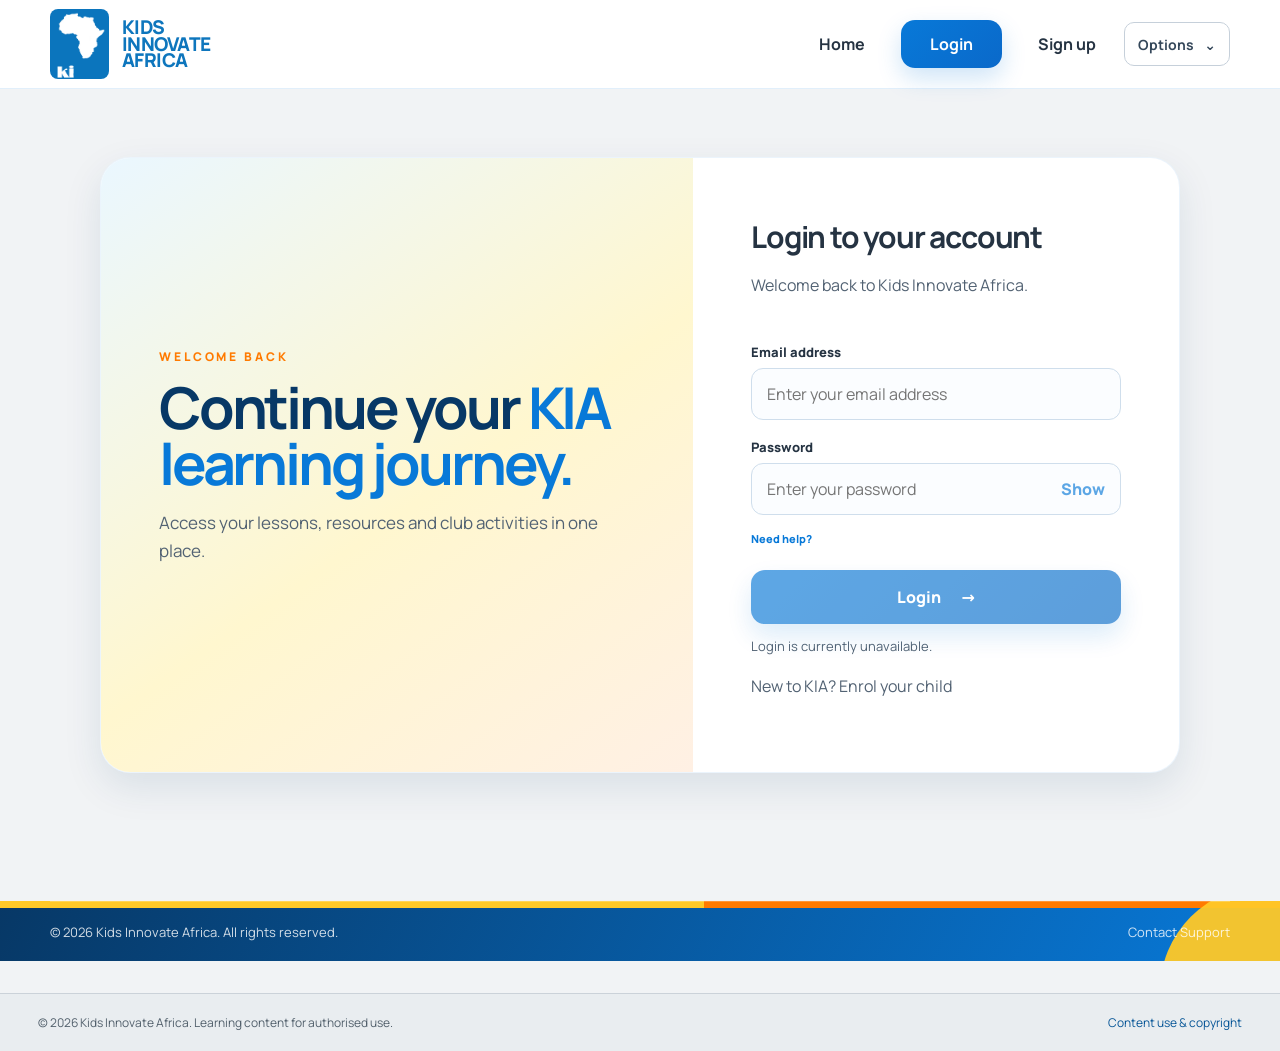
==== commit 21d1f75d: "Update KIA frontend and sign-up page" ====
--- a/admin.html
+++ b/admin.html
@@ -1,101 +1,110 @@
 <!doctype html>
-<html lang="en" class="auth-loading">
+<html lang="en" class="preview-loading">
+  <head>
+    <meta name="referrer" content="no-referrer" />
+    <meta
+      http-equiv="Content-Security-Policy"
+      content="default-src 'self'; script-src 'self' 'wasm-unsafe-eval'; style-src 'self' 'unsafe-inline'; img-src 'self' blob: data: https:; media-src 'self' blob: https:; frame-src https: blob:; connect-src 'self' https:; object-src 'none'; base-uri 'none'; form-action 'none'"
+    />
+    <script src="portal-security.js" defer></script>
 
-<head>
-  <meta name="referrer" content="no-referrer" />
-  <meta http-equiv="Content-Security-Policy"
-    content="default-src 'self'; script-src 'self' 'wasm-unsafe-eval'; style-src 'self' 'unsafe-inline'; img-src 'self' blob: data: https:; media-src 'self' blob: https:; frame-src https: blob:; connect-src https:; object-src 'none'; base-uri 'none'; form-action 'none'" />
-  <script src="portal-security.js" defer></script>
+    <meta charset="UTF-8" />
+    <meta name="viewport" content="width=device-width, initial-scale=1.0" />
+    <meta name="theme-color" content="#0874d8" />
+    <title>Admin Dashboard | Kids Innovate Africa</title>
+    <link rel="icon" href="Assets/kia-mark.png" type="image/png" />
+    <link rel="stylesheet" href="admin.css" />
+    <link rel="stylesheet" href="accounts.css" />
+    <script src="portal-store.js" defer></script>
+    <script src="release-preview.js" defer></script>
+    <script src="learning-data.js" defer></script>
+    <script src="club-schedule-data.js" defer></script>
+    <script src="admin-data.js" defer></script>
+    <script src="designer-context.js" defer></script>
+    <script src="lms-data.js" defer></script>
+    <script src="pdf-viewer.js" defer></script>
+    <script src="rich-content.js" defer></script>
+    <script src="lesson-player.js" defer></script>
+    <script src="admin-lms.js" defer></script>
+    <script src="lesson-studio.js" defer></script>
+    <script src="admin-learning.js" defer></script>
+    <script src="refresh-admin.js" defer></script>
+    <script src="admin.js" defer></script>
+    <link rel="stylesheet" href="lms-features.css" />
+    <link rel="stylesheet" href="frontend-features.css" />
 
-  <meta charset="UTF-8" />
-  <meta name="viewport" content="width=device-width, initial-scale=1.0" />
-  <meta name="theme-color" content="#0874d8" />
-  <title>Admin Dashboard | Kids Innovate Africa</title>
-  <link rel="icon" href="Assets/kia-mark.png" type="image/png" />
-  <link rel="stylesheet" href="admin.css" />
-  <link rel="stylesheet" href="accounts.css" />
-  <script src="portal-store.js" defer></script>
-  <script src="learning-data.js" defer></script>
-  <script src="club-schedule-data.js" defer></script>
-  <script src="admin-data.js" defer></script>
-  <script src="accounts.js" defer></script>
-  <script src="lms-data.js" defer></script>
-  <script src="pdf-viewer.js" defer></script>
-  <script src="lesson-player.js" defer></script>
-  <script src="admin-lms.js" defer></script>
-  <script src="admin-learning.js" defer></script>
-  <script src="admin.js" defer></script>
-  <link rel="stylesheet" href="lms-features.css" />
-  <link rel="stylesheet" href="frontend-features.css" />
-
-  <link rel="stylesheet" href="admin-page.css" />
-</head>
-
-<body>
-  <a class="skip-link" href="#main-content">Skip to content</a>
-  <header class="topbar">
-    <button id="menu-toggle" class="icon-button menu-toggle" aria-label="Open navigation" aria-controls="sidebar"
-      aria-expanded="false">
-      <span data-icon="menu"></span>
-    </button>
-    <a class="brand" href="admin.html" aria-label="Kids Innovate Africa Admin dashboard"><img src="Assets/kia-mark.png"
-        width="47" height="58" alt="" /><span>KIDS<br />INNOVATE<br />AFRICA</span></a>
-    <nav id="top-nav" class="top-nav" aria-label="Main navigation"></nav>
-    <div class="account-wrap">
-      <button id="account-toggle" class="account-button" aria-expanded="false" aria-controls="account-menu">
-        <span class="avatar">KA</span><span>Admin</span><span data-icon="down"></span>
+    <link rel="stylesheet" href="admin-page.css" />
+      <link rel="stylesheet" href="portal-refresh.css" />
+    <script src="portal-refresh.js" defer></script>
+  </head>
+  <body>
+    <a class="skip-link" href="#main-content">Skip to content</a>
+    <header class="topbar">
+      <button
+        id="menu-toggle"
+        class="icon-button menu-toggle"
+        aria-label="Open navigation"
+        aria-controls="top-nav"
+        aria-expanded="false"
+      >
+        <span data-icon="menu"></span>
       </button>
-      <div id="account-menu" class="account-menu" hidden>
-        <strong>KIA Administrator</strong><small>Access to all branches</small><a href="#settings">Platform
-          settings</a><a href="login.html">Log out <span data-icon="exit"></span></a>
-      </div>
-    </div>
-  </header>
-  <button id="nav-backdrop" class="nav-backdrop" aria-label="Close navigation" hidden></button>
-  <div class="app-layout">
-    <aside id="sidebar" class="sidebar">
-      <p class="nav-caption">MAIN MENU</p>
-      <nav id="side-nav" class="side-nav" aria-label="Admin navigation"></nav>
-      <div class="sidebar-bottom">
-        <a href="contact.html" class="support-link"><span data-icon="help"></span><span><strong>Need
-              help?</strong><small>Contact KIA support</small></span><span data-icon="chevron"></span></a><a
-          class="sidebar-logout" href="login.html"><span data-icon="exit"></span>Log out</a>
-      </div>
-    </aside>
-    <main id="main-content" class="main-content" tabindex="-1">
-      <div class="page-toolbar">
-        <div class="breadcrumb">
-          ADMIN PORTAL <span>/</span> <strong id="current-page-label">Dashboard</strong>
-        </div>
-        <div class="scope-controls">
-          <span class="demo-pill">Demo data</span><label for="branch-filter" class="sr-only">Filter by
-            branch</label><select id="branch-filter">
-            <option value="all">All branches</option>
-          </select>
+      <a class="brand" href="admin.html" aria-label="Kids Innovate Africa Admin dashboard"
+        ><img src="Assets/kia-mark.png" width="47" height="58" alt="" /><span
+          >KIDS<br />INNOVATE<br />AFRICA</span
+        ></a
+      >
+      <nav id="top-nav" class="top-nav" aria-label="Main navigation"></nav>
+      <div class="account-wrap">
+        <button
+          id="account-toggle"
+          class="account-button"
+          aria-expanded="false"
+          aria-controls="account-menu"
+        >
+          <span class="avatar">KA</span><span>Admin</span><span data-icon="down"></span>
+        </button>
+        <div id="account-menu" class="account-menu" hidden>
+          <strong>KIA Administrator</strong><small>Access to all branches</small
+          ><a href="#settings">Platform settings</a
+          ><a href="login.html">Exit <span data-icon="exit"></span></a>
         </div>
       </div>
-      <div id="admin-view"></div>
-      <noscript>
-        <p>This interactive preview needs JavaScript enabled in your browser.</p>
-      </noscript>
-      <footer class="page-footer">
-        <span>© 2026 Kids Innovate Africa</span><span>One community. Brighter futures.</span>
-      </footer>
-    </main>
-  </div>
-  <dialog id="admin-dialog" aria-labelledby="dialog-title">
-    <div class="dialog-heading">
-      <div>
-        <p id="dialog-kicker" class="eyebrow">KIA ADMIN</p>
-        <h2 id="dialog-title"></h2>
+    </header>
+    <div class="app-layout">
+      <main id="main-content" class="main-content" tabindex="-1">
+        <div class="page-toolbar">
+          <div class="breadcrumb">
+            ADMIN PORTAL <span>/</span> <strong id="current-page-label">Dashboard</strong>
+          </div>
+          <div class="scope-controls">
+            <label for="branch-filter" class="sr-only">Filter by branch</label
+            ><select id="branch-filter">
+              <option value="all">All branches</option>
+            </select>
+          </div>
+        </div>
+        <div id="admin-view"></div>
+        <noscript
+          ><p>Enable JavaScript to use the portal.</p></noscript
+        >
+        <footer class="page-footer">
+          <span>© 2026 Kids Innovate Africa</span><span>One community. Brighter futures.</span>
+        </footer>
+      </main>
+    </div>
+    <dialog id="admin-dialog" aria-labelledby="dialog-title">
+      <div class="dialog-heading">
+        <div>
+          <p id="dialog-kicker" class="eyebrow">KIA ADMIN</p>
+          <h2 id="dialog-title"></h2>
+        </div>
+        <button class="icon-button" data-close-dialog aria-label="Close dialog">
+          <span data-icon="close"></span>
+        </button>
       </div>
-      <button class="icon-button" data-close-dialog aria-label="Close dialog">
-        <span data-icon="close"></span>
-      </button>
-    </div>
-    <div id="dialog-body"></div>
-  </dialog>
-  <div id="toast" class="toast" role="status" aria-live="polite" hidden></div>
-</body>
-
-</html>+      <div id="dialog-body"></div>
+    </dialog>
+    <div id="toast" class="toast" role="status" aria-live="polite" hidden></div>
+  </body>
+</html>
--- a/admin.css
+++ b/admin.css
@@ -1551,33 +1551,6 @@
     12px/1.8 Manrope,
     sans-serif;
   color: #446582;
-}
-.certificate-preview {
-  border: 5px double #d5b252;
-  padding: 35px 22px;
-  text-align: center;
-  background: #fffcf3;
-}
-.certificate-preview .brand {
-  justify-content: center;
-  margin-bottom: 25px;
-}
-.certificate-preview h3 {
-  font-size: 26px;
-  margin: 16px 0;
-}
-.certificate-preview h4 {
-  font-size: 22px;
-  color: var(--blue);
-  margin: 17px 0;
-}
-.certificate-preview p {
-  font-size: 11px;
-  margin: 8px 0;
-}
-.certificate-preview small {
-  font-size: 9px;
-  color: var(--muted);
 }
 .toast {
   position: fixed;
@@ -2377,11 +2350,7 @@
   #dialog-body {
     padding: 0;
   }
-  .certificate-preview {
-    min-height: 650px;
-    padding-top: 80px;
-  }
-}
+  }
 
 @media (min-width: 761px) {
   .side-nav a {
--- a/lms-features.css
+++ b/lms-features.css
@@ -46,51 +46,24 @@
   gap: 16px;
   margin-bottom: 18px;
 }
-.lms-group-grid,
 .lms-notice-grid {
   display: grid;
   grid-template-columns: repeat(2, minmax(0, 1fr));
   gap: 20px;
 }
-.lms-group-card,
 .lms-notice-card {
   padding: 24px;
   min-width: 0;
 }
-.lms-group-card .eyebrow {
-  margin-top: 19px;
-  font-size: 8px;
-  color: #668ba9;
-}
-.lms-group-card h2,
 .lms-notice-card h2 {
   margin: 6px 0 9px;
   font-size: 20px;
   letter-spacing: -0.5px;
   overflow-wrap: anywhere;
 }
-.lms-group-card > .subtle {
-  min-height: 37px;
-}
-.lms-group-stats {
-  display: grid;
-  grid-template-columns: repeat(3, 1fr);
-  gap: 9px;
-  padding: 22px 0 16px;
-}
-.lms-group-stats strong,
-.lms-group-stats small {
-  display: block;
-}
-.lms-group-stats strong {
-  font-size: 25px;
-  color: #17466f;
-}
-.lms-group-stats small {
-  font-size: 9px;
-  color: #7890a5;
-  margin-top: 3px;
-}
+
+
+
 .lms-course-list {
   font-size: 11px;
   color: #5e7e9b;
@@ -402,7 +375,6 @@
   .lms-dashboard-links small {
     font-size: 9px;
   }
-  .lms-group-card,
   .lms-notice-card {
     padding: 20px;
   }
@@ -414,7 +386,6 @@
   .lms-dashboard-links a {
     padding: 14px 17px;
   }
-  .lms-group-grid,
   .lms-notice-grid {
     grid-template-columns: 1fr;
     gap: 14px;
@@ -427,7 +398,6 @@
     max-width: none;
     flex: 1 1 100%;
   }
-  .lms-group-card h2,
   .lms-notice-card h2 {
     font-size: 20px;
   }
@@ -471,9 +441,7 @@
   .lms-card-buttons {
     margin-top: 15px;
   }
-  .lms-group-stats {
-    padding-top: 17px;
-  }
+  
   .learning-rule-note {
     padding: 12px;
     font-size: 10px;
--- a/frontend-features.css
+++ b/frontend-features.css
@@ -244,7 +244,7 @@
   overflow-wrap: anywhere;
 }
 
-.auth-loading body {
+.preview-loading body {
   visibility: hidden;
 }
 .pdf-viewer {
--- a/admin-page.css
+++ b/admin-page.css
@@ -1,3 +1,3 @@
-.auth-loading body {
+.preview-loading body {
   visibility: hidden;
 }
--- a/portal-refresh.css
+++ b/portal-refresh.css
@@ -0,0 +1,318 @@
+/* October 2026 frontend refresh. Calm surfaces, readable controls and top navigation. */
+:root { --refresh-bg:#f1f3f5; --refresh-ink:#253342; --refresh-muted:#536171; --refresh-line:#cbd2d9; --refresh-blue:#075ca8; --refresh-yellow:#f4cf59; --refresh-orange:#a44814; color-scheme:light; }
+html { scroll-padding-top:160px; }
+body,body.student-dashboard-body,body.login-body { background:var(--refresh-bg); color:var(--refresh-ink); }
+button,input,select,textarea { font:inherit; }
+a,button,input,select,textarea,summary { touch-action:manipulation; }
+:focus-visible { outline:3px solid #075ca8!important; outline-offset:4px; }
+button,a.button { min-height:44px; }
+[hidden] { display:none!important; }
+button:disabled { cursor:not-allowed; opacity:.65; }
+.hero,.student-welcome,.mom-hero { background:#e7ecef!important; }
+.hero-decoration,.dot { opacity:.3; }
+.topbar { position:relative!important; top:auto; min-height:84px; height:auto!important; display:flex!important; flex-wrap:wrap; padding:16px 32px 0!important; gap:16px; z-index:30; background:#fff; border-bottom:1px solid var(--refresh-line); }
+.topbar .brand { margin-right:auto; }
+.topbar .top-nav { order:4; width:100%; flex:1 0 100%; display:flex!important; gap:4px!important; overflow:visible; flex-wrap:wrap; margin:0!important; padding:6px 0!important; justify-content:flex-start!important; }
+.topbar .top-nav a { display:flex; align-items:center; justify-content:center; gap:7px; white-space:nowrap; min-height:44px; border-radius:8px; padding:10px 12px; font-size:13px; color:#455466; text-decoration:none; border:0; }
+.topbar .top-nav a .icon { width:18px; height:18px; }
+.topbar .top-nav a[aria-current=page] { color:#074c89; background:#e5eff8; font-weight:800; box-shadow:inset 0 -3px #0863b0; }
+.topbar .menu-toggle { display:none!important; }
+.app-layout { display:block!important; padding:0!important; margin:0!important; }
+.main-content { margin:0 auto!important; padding:28px clamp(18px,3vw,48px)!important; max-width:1600px; width:100%!important; min-width:0; }
+body[data-portal=mompreneur] .main-content { max-width:1600px; }
+.page-toolbar { margin-bottom:24px; }
+.dashboard-middle { grid-template-columns:1.1fr 1fr!important; }
+.panel,.student-panel,.module,.resource-card { border-color:#d6dce1; box-shadow:0 3px 14px #24324106; }
+.subtle,.resource-note,.form-note,.media-status,.view-heading p { color:var(--refresh-muted); }
+.page-footer { flex-wrap:wrap; gap:12px; }
+.copyright-note { display:flex; flex-wrap:wrap; align-items:center; justify-content:space-between; gap:12px; margin:32px auto 0; padding:20px clamp(16px,3vw,40px); border-top:1px solid var(--refresh-line); color:#52606c; font-size:12px; background:#e9edf0; }
+.copyright-note a { color:#075697; }
+
+.display-trigger { border:1px solid #bec9d1; border-radius:9px; background:#fff; padding:9px 13px; color:#34475a; font-size:13px; font-weight:700; }
+.display-dialog { border:1px solid #c9d2da; border-radius:20px; width:min(480px,calc(100% - 28px)); max-height:90vh; padding:28px; color:#253342; }
+.display-dialog::backdrop { background:#172c4266; }
+.display-dialog h2 { margin:0 0 12px; }
+.display-dialog .pref-row { display:flex; gap:18px; align-items:center; justify-content:space-between; padding:18px 0; border-bottom:1px solid #e0e5e9; }
+.display-dialog small { display:block; color:#536171; margin-top:4px; }
+.display-dialog input[type=checkbox] { width:22px; height:22px; flex-shrink:0; accent-color:#075ca8; }
+.display-dialog select { min-height:44px; border:1px solid #a6b3bf; border-radius:8px; }
+.refresh-close { display:block; margin:20px 0 0 auto; padding:10px 20px; color:white; border:0; border-radius:8px; background:#075ca8; }
+html[data-text-size=large] { zoom:1.12; }
+html[data-text-size=larger] { zoom:1.25; }
+html[data-reading-space=true] p,html[data-reading-space=true] .lesson-text { line-height:1.9!important; letter-spacing:.03em; word-spacing:.1em; }
+html[data-quiet=true] .hero-decoration,html[data-quiet=true] .student-welcome-image,html[data-quiet=true] .student-welcome-note,html[data-quiet=true] .mom-hero-art,html[data-quiet=true] .mom-hero-motto,html[data-quiet=true] .dot { display:none!important; }
+html[data-quiet=true] .student-welcome,html[data-quiet=true] .mom-hero { min-height:0; padding:24px!important; }
+html[data-quiet=true] .student-welcome-copy { width:100%; }
+html[data-reduce-motion=true] *,html[data-reduce-motion=true] *::before,html[data-reduce-motion=true] *::after { animation:none!important; transition:none!important; scroll-behavior:auto!important; }
+@media(prefers-reduced-motion:reduce) { *,*::before,*::after { animation:none!important; transition:none!important; scroll-behavior:auto!important; } }
+.people-grid { display:grid; grid-template-columns:repeat(auto-fill,minmax(190px,1fr)); gap:20px; padding:20px; }
+.person-card { position:relative; border:1px solid #d4dde4; border-radius:18px; background:#fff; text-align:center; padding:22px 14px 16px; min-width:0; }
+.person-card:hover,.person-card:focus-within { border-color:#5b8bb7; box-shadow:0 6px 18px #22466910; }
+.person-open { display:flex; flex-direction:column; align-items:center; gap:9px; border:0; background:transparent; color:#243748; width:100%; cursor:pointer; }
+.person-circle { display:grid; place-items:center; width:76px; height:76px; border-radius:50%; background:#e0ebf4; color:#07538e; font-size:24px; font-weight:800; border:4px solid #f1f5f8; }
+.person-card:nth-child(3n+2) .person-circle { background:#fff0bd; color:#775110; }
+.person-card:nth-child(3n) .person-circle { background:#f6e6db; color:#874324; }
+.person-open strong { font-size:16px; }
+.person-open small { color:#526174; font-size:12px; }
+.person-summary { margin:12px 0; padding:10px; min-height:55px; background:#f0f3f5; border-radius:8px; font-size:12px; opacity:0; }
+.person-card:hover .person-summary,.person-card:focus-within .person-summary { opacity:1; }
+.person-summary span { display:block; margin-top:4px; }
+.person-card .person-actions { display:flex; justify-content:center; gap:6px; flex-wrap:wrap; }
+.person-card .person-actions button { min-height:36px; font-size:12px; }
+@media(hover:none) { .person-summary { opacity:1; } }
+.preview-note { border-left:4px solid #a57819; background:#fcf6e4; padding:12px 16px; border-radius:8px; color:#604711; font-size:13px; margin:16px 0; }
+.refresh-panel { border:1px solid #d0d9e0; background:white; border-radius:18px; padding:24px; margin:20px 0; }
+.refresh-panel h2,.refresh-panel h3 { margin:0 0 12px; }
+.refresh-panel p { line-height:1.65; }
+.release-grid { display:grid; grid-template-columns:repeat(3,minmax(0,1fr)); gap:16px; }
+.release-field { display:flex; flex-direction:column; gap:8px; min-width:0; font-size:13px; font-weight:700; }
+.release-field input,.release-field select { width:100%; padding:11px; border:1px solid #adbbc7; border-radius:8px; background:#fff; min-height:44px; color:#273e50; }
+.release-block { padding:18px 0; border-top:1px solid #dbe1e6; }
+.release-block summary { cursor:pointer; padding:10px 0; }
+.release-block h3 { font-size:16px; }
+.release-actions { display:flex; flex-wrap:wrap; align-items:center; gap:12px; margin-top:20px; }
+.release-state { display:inline-flex; padding:5px 10px; border-radius:16px; background:#e8edf1; color:#455260; font-size:12px; font-weight:700; }
+.release-state.is-open { background:#e2efe7; color:#24523c; }
+.release-state.is-locked { background:#ebedf0; color:#495666; }
+.release-date { font-size:12px; color:#516275; margin:10px 0; }
+.rewards-banner { display:flex; align-items:center; justify-content:space-between; flex-wrap:wrap; gap:20px; background:#f9f3dd; border:1px solid #e2d5a8; border-radius:18px; padding:22px 28px; margin:22px 0; }
+.rewards-banner h2 { font-size:20px; margin:0 0 7px; }
+.rewards-banner p { margin:0; color:#5c584b; }
+.reward-points { display:flex; align-items:center; gap:12px; }
+.reward-points b { font-size:32px; color:#745409; }
+.reward-star { background:#f3d166; color:#66490b; width:54px; height:54px; border-radius:16px; display:grid; place-items:center; font-size:28px; }
+.achievement-grid { display:grid; grid-template-columns:repeat(3,minmax(0,1fr)); gap:16px; }
+.achievement-card { border:1px solid #d2dbe1; border-radius:16px; padding:22px; background:#f5f7f8; }
+.achievement-card.earned { background:#fff9e7; border-color:#ddc575; }
+.achievement-card .badge-symbol { font-size:28px; display:block; margin-bottom:12px; color:#876418; }
+.achievement-card h3 { font-size:16px; }
+.rank-row { display:grid; grid-template-columns:40px 44px 1fr auto; align-items:center; gap:14px; padding:15px 0; border-bottom:1px solid #dee3e8; }
+.rank-avatar { width:40px; height:40px; border-radius:50%; background:#e5edf4; display:grid; place-items:center; color:#23587f; font-weight:800; }
+.rank-row small { display:block; color:#566474; }
+.rank-row.is-you { background:#eaf2f8; border-radius:8px; padding:15px 10px; }
+.reward-tabs { display:flex; flex-wrap:wrap; gap:8px; margin:16px 0; }
+.reward-tabs button { border:1px solid #b5c2cd; background:white; border-radius:9px; padding:8px 15px; color:#33495d; }
+.reward-tabs [aria-pressed=true] { background:#0b599c; border-color:#0b599c; color:white; }
+.refresh-label { text-transform:uppercase; letter-spacing:.12em; font-size:11px; font-weight:800; color:#53697e; }
+.learning-rule-note { background:#e9eef2!important; color:#344a5a; }
+.lesson-text,.transcript-text { white-space:pre-wrap; line-height:1.85; max-width:70ch; margin:0 auto; }
+.lesson-text { font-size:17px; }
+.lesson-transcript { margin:18px 0; padding:16px; background:#f1f4f6; border:1px solid #cdd7df; border-radius:10px; }
+.lesson-transcript summary { cursor:pointer; font-weight:700; padding:8px; }
+.lesson-pause { margin:12px 0; font-size:13px; color:#496071; }
+.lesson-studio { grid-column:1/-1; border-radius:14px; background:#edf1f4; padding:20px; margin-bottom:12px; }
+.studio-preview { display:flex; flex-direction:column; justify-content:center; align-items:center; background:#233649; color:#e8eef4; aspect-ratio:16/7; border-radius:12px; overflow:hidden; margin-bottom:16px; }
+.studio-preview video,.studio-preview img { width:100%; height:100%; object-fit:contain; }
+.studio-preview span { font-size:40px; }
+.studio-preview p { color:#d6e3ed; padding:0 18px; text-align:center; }
+.studio-tools { display:flex; gap:8px; flex-wrap:wrap; }
+.studio-tools button { border:1px solid #b9c6d1; padding:8px 13px; background:white; color:#254862; border-radius:8px; font-size:13px; }
+.studio-file { margin-top:16px; display:grid; grid-template-columns:1fr 1fr; gap:16px; }
+.studio-file label { display:flex; flex-direction:column; gap:6px; font-size:13px; }
+.studio-status { font-size:12px; color:#475b6d; }
+.enrol-main { max-width:1100px; margin:40px auto 80px; padding:0 24px; }
+.enrol-header { max-width:720px; margin-bottom:28px; }
+.enrol-header h1 { font-size:clamp(30px,4vw,44px); line-height:1.2; margin:12px 0; }
+.enrol-header p { color:#516273; line-height:1.7; }
+.enrol-steps { display:flex; gap:24px; padding:0; list-style:none; margin:24px 0; }
+.enrol-steps li { display:flex; gap:9px; align-items:center; font-size:13px; color:#596977; }
+.enrol-steps b { display:grid; place-items:center; width:30px; height:30px; border-radius:50%; background:#dee6ec; }
+.enrol-steps [aria-current=step] { color:#075ca8; font-weight:800; }
+.enrol-steps [aria-current=step] b { background:#075ca8; color:white; }
+.enrol-panel { background:#fff; border:1px solid #ccd7df; border-radius:20px; padding:clamp(20px,4vw,40px); }
+.enrol-panel h2 { margin:0 0 12px; }
+.enrol-fields { display:grid; grid-template-columns:1fr 1fr; gap:20px; margin-top:24px; }
+.enrol-fields label { display:flex; flex-direction:column; gap:8px; font-size:14px; font-weight:700; }
+.enrol-fields input,.enrol-fields select,.enrol-fields textarea { width:100%; border:1px solid #adbac6; border-radius:9px; padding:12px; background:white; color:#273d50; min-height:46px; }
+.enrol-fields .wide { grid-column:1/-1; }
+.enrol-actions { display:flex; gap:12px; justify-content:flex-end; flex-wrap:wrap; margin-top:28px; }
+.enrol-actions button,.enrol-panel>button { border-radius:9px; min-height:46px; padding:10px 22px; border:1px solid #9cabb8; background:white; color:#25485f; }
+.enrol-actions button.primary { color:white; border-color:#075ca8; background:#075ca8; }
+.child-entry { border:1px solid #d2dce3; border-radius:14px; padding:22px; margin:20px 0; }
+.child-entry legend { font-weight:800; padding:0 8px; }
+.enrol-consent { display:flex; align-items:flex-start; gap:12px; line-height:1.7; margin:18px 0; }
+.enrol-consent input { width:22px; height:22px; flex-shrink:0; margin-top:3px; }
+.enrol-review { background:#f3f6f8; border-radius:12px; padding:20px; margin:20px 0; }
+.enrol-review dl { display:grid; grid-template-columns:130px 1fr; gap:12px; }
+.enrol-review dd { margin:0; overflow-wrap:anywhere; }
+.enrol-error { color:#9c2e22; font-weight:700; }
+.content-use { max-width:850px; margin:40px auto; padding:32px; background:white; border:1px solid #cbd5df; border-radius:20px; line-height:1.8; }
+.content-use h1 { font-size:32px; line-height:1.3; }
+@media(max-width:1100px) { .topbar { padding:12px 20px 0!important; } .topbar .top-nav a { padding:8px 10px; } .topbar .top-nav a .icon { display:none; } .student-nav,.top-nav { gap:6px; } .dashboard-middle { grid-template-columns:1fr!important; } }
+@media(max-width:760px) {
+ html { scroll-padding-top:130px; }
+ .topbar { padding:12px 16px!important; gap:12px; }
+ .topbar .brand img { height:40px; width:auto; }
+ .topbar .brand span { font-size:10px; }
+ .topbar .menu-toggle { display:flex!important; order:2; width:44px; }
+ .topbar .account-wrap { order:1; }
+ .topbar .top-nav { display:none!important; max-height:55vh; overflow-y:auto; }
+ .topbar .top-nav.is-open { display:grid!important; grid-template-columns:1fr 1fr; }
+ .topbar .top-nav a { justify-content:flex-start!important; }
+ .account-button>span:not(.avatar) { display:none; }
+ .main-content { padding:20px 16px!important; }
+ .people-grid { grid-template-columns:repeat(2,minmax(0,1fr)); gap:12px; padding:12px; }
+ .person-card { padding:16px 8px; }
+ .person-circle { width:64px; height:64px; }
+ .person-summary { opacity:1; }
+ .release-grid,.achievement-grid { grid-template-columns:1fr; }
+ .refresh-panel { padding:20px 16px; }
+ .rewards-banner { padding:20px; }
+ .studio-file,.enrol-fields { grid-template-columns:1fr; }
+ .enrol-fields .wide { grid-column:auto; }
+ .enrol-main { padding:0 16px; margin-top:24px; }
+ .enrol-steps { gap:12px; flex-wrap:wrap; }
+ .enrol-review dl { grid-template-columns:1fr; gap:5px; }
+ .enrol-review dd { margin-bottom:10px; }
+ .student-topbar-inner { flex-wrap:wrap!important; height:auto!important; padding:12px 16px; gap:12px; }
+ .student-nav { order:3; width:100%; display:flex!important; justify-content:flex-start; flex-wrap:wrap; }
+ .student-nav a { min-height:44px; font-size:12px; }
+ header .top-nav:not(#top-nav) { display:flex!important; flex-wrap:wrap; }
+ 
+ .content-use { margin:20px 16px; padding:24px; }
+ .rank-row { grid-template-columns:25px 35px 1fr auto; gap:8px; font-size:13px; }
+}
+@media(max-width:390px) { .people-grid { grid-template-columns:1fr; } }
+/* Readability is the default; comfort controls are an additional choice. */
+:root { --muted:#526273; }
+.skip-link { position:fixed!important; top:-100px!important; left:16px; z-index:1000; padding:12px 18px; background:#164876; color:#fff; border-radius:8px; }
+.skip-link:focus { top:12px!important; }
+.page-intro,.view-heading p,.student-welcome-text,.lesson-panel>p,.course-hero #resume-context { font-size:15px!important; line-height:1.65; color:#465c70; }
+.module-title,.lesson-details strong,.resource-item h3,.lesson-item strong { font-size:15px!important; line-height:1.5; }
+.module-subtitle,.lesson-details small,.lesson-meta,.module-status,.module-footer,.module-content-heading,.learning-rule-note,.course-meta,.resource-item p,.resource-note,.course-progress-line,.overview-stats small,.session-item small,.lesson-duration { font-size:13px!important; line-height:1.65; color:#536475!important; }
+.module-kicker,.module-kicker em,.course-label,.label-dot,.stat-label,.stat-note,.eyebrow,.pill,.form-note,.field>span,.course-summary small { font-size:12px!important; }
+.module-footer .text-button,.module-content-heading { font-size:13px; }
+.module-toggle { min-height:100px; }
+.lesson-row { min-height:74px; }
+.page .summary-stat small,.page .progress-caption { font-size:12px!important; color:#536475; }
+.page .primary-nav a,.primary-nav a { font-size:14px!important; min-height:44px; }
+.field input,.field select,.field textarea,.form-grid input,.form-grid textarea,.form-grid select { font-size:15px!important; min-height:44px; }
+.student-nav { height:auto!important; }
+.student-nav a { min-height:44px; }
+.student-panel p,.student-panel small { color:#526476; }
+.activity-copy p,.activity-copy strong,.activity-row time,.chart-caption,.chart-note,.learner-chip small,.table-footer { font-size:12px!important; }
+html[data-quiet=true] .hero-art,html[data-quiet=true] .hero-motto,html[data-quiet=true] .spotlight-section,html[data-quiet=true] .milestone-card::before { display:none!important; }
+html[data-quiet=true] .course-hero { display:block!important; background:#e5ecf1!important; min-height:0; }
+html[data-quiet=true] .course-hero .hero-copy { width:100%; max-width:100%; }
+@media(max-width:760px) {
+ .site-header .header-inner { flex-wrap:wrap; gap:8px; padding:12px 0; }
+ .site-header .desktop-nav { display:flex!important; width:100%; order:3; justify-content:space-between; flex-wrap:wrap; gap:8px; }
+ .site-header .desktop-nav a { display:flex; align-items:center; padding:9px 12px; min-height:44px; font-size:14px; }
+ .site-header .menu-button,.site-header .mobile-nav { display:none!important; }
+ .topbar>.header-inner { flex-wrap:wrap; width:100%; gap:12px; }
+ .topbar .primary-nav { display:flex!important; flex:1 0 100%; order:3; height:auto; flex-wrap:wrap; gap:4px; justify-content:space-between; }
+ .topbar .primary-nav a { font-size:13px!important; padding:8px 6px; min-height:44px; }
+ .topbar .primary-nav a .icon { width:16px; height:16px; }
+ .topbar .account { margin-left:auto; }
+ .primary-nav a[aria-current]:after { bottom:0; }
+ .module-toggle { flex-wrap:wrap; gap:10px; padding:16px 12px; }
+ .module-copy { flex:1; min-width:120px; }
+ .module-status { margin-left:42px; }
+ .module-index { width:30px; }
+ .module-toggle>.chevron { margin-left:auto; }
+ .lesson-row { padding:14px 10px; gap:9px; }
+ .lesson-meta { display:none; }
+ .lesson-details strong { font-size:14px!important; }
+ .lesson-details small { font-size:12px!important; }
+ .module-footer { flex-wrap:wrap; gap:12px; }
+ .learning-rule-note { padding:16px!important; line-height:1.8; }
+ .course-summary { flex-wrap:wrap; }
+ .course-label { font-size:10px!important; }
+ .course-hero .hero-copy { position:relative; z-index:2; }
+ .student-nav { justify-content:space-between!important; gap:4px!important; flex-wrap:wrap!important; }
+ .student-nav a { font-size:13px!important; padding:6px 8px!important; }
+ .studio-preview { aspect-ratio:16/9; }
+ .enrol-panel input,.enrol-panel textarea,.enrol-panel select { font-size:16px; }
+}
+
+/* Account tools stay in the header menu; headers scroll with the page. */
+header.topbar,header.site-header,header.student-topbar { position:relative!important; top:auto!important; }
+.account-menu .display-trigger { width:100%; text-align:left; border:0; border-top:1px solid var(--refresh-line); border-radius:0; padding:12px 0; background:transparent; font:inherit; font-size:13px; cursor:pointer; }
+.account-menu .display-trigger:hover,.learner-account-menu .display-trigger:hover { color:#075b9d; background:#eef3f8; }
+.learner-account-wrap { position:relative; }
+.learner-account-toggle { display:flex; align-items:center; gap:10px; padding:5px; border:0; background:transparent; color:inherit; font:inherit; cursor:pointer; }
+.learner-account-toggle .student-user-copy,.learner-account-toggle .account-name { text-align:left; }
+.learner-account-menu { position:absolute; top:calc(100% + 10px); right:0; width:230px; max-width:calc(100vw - 32px); border:1px solid #c6d0da; border-radius:12px; background:#fff; box-shadow:0 12px 35px #153c6820; padding:12px; z-index:60; }
+.learner-account-menu[hidden] { display:none!important; }
+.learner-account-menu .logout span { display:inline!important; }
+.learner-account-menu .logout { gap:8px; }
+.learner-account-menu .display-trigger,.learner-account-menu a { display:flex!important; width:100%; margin:0; padding:12px 8px; border:0; border-radius:6px; text-align:left; background:transparent; color:#34475a; font-family:inherit;font-weight:600;font-size:14px;line-height:1.4; text-decoration:none; }
+.lms-dashboard-links { grid-template-columns:repeat(2,minmax(0,1fr)); }
+@media(max-width:600px) { .lms-dashboard-links { grid-template-columns:1fr; } }
+.rich-composer { width:100%; border:1px solid #b9c6d2; border-radius:10px; overflow:hidden; background:#fff; text-transform:none; font-weight:400; }
+.rich-toolbar { display:flex; flex-wrap:wrap; gap:6px; padding:10px; background:#f0f3f6; border-bottom:1px solid #cbd4dc; }
+.rich-toolbar button,.rich-link-fields button { min-height:38px; border:1px solid #bcc9d5; background:#fff; border-radius:6px; padding:7px 11px; color:#243e54; font:600 13px/1.3 system-ui; cursor:pointer; }
+.rich-toolbar button:hover { background:#dfeaf4; }
+.rich-editor { min-height:190px; max-height:450px; overflow:auto; padding:18px; outline-offset:-3px; color:#263c4c; font:400 16px/1.7 system-ui; }
+.rich-help { padding:10px 14px; margin:0!important; font:400 13px/1.5 system-ui; color:#566575; background:#f7f9fb; }
+.rich-link-fields { padding:14px; display:grid; gap:12px; background:#edf3fa; }
+.rich-link-fields[hidden] { display:none; }
+.rich-link-fields label { display:grid; gap:5px; font:600 14px/1.5 system-ui; }
+.rich-link-fields input { width:100%; min-width:0; }
+.lesson-rich-text { white-space:normal; overflow-wrap:anywhere; line-height:1.75; }
+.lesson-rich-text p { margin:0 0 1em; }
+.lesson-rich-text h2,.lesson-rich-text h3 { margin:1em 0 .6em; line-height:1.4; }
+.lesson-rich-text ul,.lesson-rich-text ol { padding-left:1.5em; margin:.8em 0; }
+.lesson-rich-text li { margin:.4em 0; }
+.lesson-rich-text a.lesson-action { display:inline-block; padding:10px 18px; border-radius:8px; background:#075ba2; color:#fff; text-decoration:none; font-weight:700; margin:6px 0; }
+.studio-content-preview { padding:20px; border:1px solid #c7d1da; border-radius:10px; margin-top:12px; background:white; }
+.studio-content-preview[hidden] { display:none; }
+.studio-preview .external-resource { width:100%; color:#263c4c; }
+.studio-preview .external-resource p,.studio-preview .external-resource strong { color:#263c4c; }
+.lesson-media-slot:empty { display:none; }
+.lesson-media-slot { margin-bottom:20px; }
+
+html { scroll-padding-top:20px!important; }
+
+/* A single learner header layout across Home, My Learning, Schedule and Achievements. */
+.learner-portal .topbar { display:block!important; padding:0!important; min-height:0; }
+.learner-portal .header-inner { width:100%; height:88px; padding:0 34px; gap:24px; }
+.learner-portal .brand { min-width:150px; margin:0; }
+.learner-portal .primary-nav { gap:18px; }
+.learner-portal .primary-nav a { font-size:13px; padding:0 8px; }
+.learner-portal .account { position:relative; gap:12px; }
+.learner-portal .notification-wrap { display:block; position:static; margin:0; }
+.learner-portal .notification-button { width:44px; height:44px; }
+.learner-portal .notification-popover { right:0; top:calc(100% + 12px); width:310px; max-width:calc(100vw - 32px); z-index:65; }
+.learner-portal .notification-popover a { min-height:40px; }
+.learner-portal .account-name { display:grid; padding:0; }
+.learner-portal .account-name strong { font-size:13px; }
+.learner-portal .account-name small { font-size:11px; }
+.learner-portal .avatar { width:38px; height:38px; font-size:14px; flex-shrink:0; }
+.learner-portal .learner-account-toggle { gap:9px; }
+.learner-portal .learner-account-menu .logout { border:0; padding:12px 8px; margin:0; }
+@media(max-width:1100px) {
+ .learner-portal .header-inner { display:grid; grid-template-columns:1fr auto; height:auto; gap:4px 18px; padding:14px 24px 0; }
+ .learner-portal .account { grid-column:2; grid-row:1; }
+ .learner-portal .primary-nav { grid-column:1/-1; grid-row:2; justify-content:center; height:54px; gap:20px; }
+ .learner-portal .primary-nav a { flex:0 1 auto; }
+}
+@media(max-width:620px) {
+ .learner-portal .header-inner { padding:12px 16px 0; gap:8px; }
+ .learner-portal .brand { min-width:0; gap:7px; }
+ .learner-portal .brand img { width:29px; height:38px; }
+ .learner-portal .brand span { font-size:9px; }
+ .learner-portal .account { gap:3px; }
+ .learner-portal .account-name strong { font-size:12px; }
+ .learner-portal .account-name small { font-size:10px; }
+ .learner-portal .avatar { width:32px; height:32px; font-size:12px; }
+ .learner-portal .learner-account-toggle { gap:6px; }
+ .learner-portal .primary-nav { height:56px; gap:0; display:grid; grid-template-columns:.75fr 1.15fr 1fr 1.2fr; width:100%; }
+ .learner-portal .primary-nav a { font-size:11px; gap:4px; padding:7px 3px; justify-content:center; flex-direction:column; }
+ .learner-portal .primary-nav .icon { display:block; width:17px; height:17px; }
+ .learner-portal .primary-nav a[aria-current]:after { left:10px; right:10px; }
+}
+
+/* Public-page preferences stay inside the top-right dropdown. */
+.site-header .desktop-nav { margin-left:auto; }
+.public-account-wrap { flex-shrink:0; }
+.public-account-toggle { min-height:44px; padding:9px 13px; border:1px solid #c6d0da; border-radius:10px; color:#34475a; background:#fff; font-size:14px; font-weight:700; }
+.enrol-contact { margin-top:48px; scroll-margin-top:24px; }
+.enrol-contact>h2 { margin:8px 0; font-size:30px; }
+.enrol-contact>p { color:var(--refresh-muted); line-height:1.6; }
+.enrol-contact .contact-card { min-width:0; padding:24px; }
+.enrol-contact .contact-card h3 { margin:16px 0 12px; font-size:19px; }
+.enrol-contact .contact-card a { overflow-wrap:anywhere; line-height:1.6; }
+.enrol-contact .contact-card p { min-height:0; margin:0; }
+@media(max-width:760px) { .public-account-wrap { margin-left:auto; } }
+@media(max-width:700px) { .enrol-contact .contact-grid { grid-template-columns:1fr; } }
